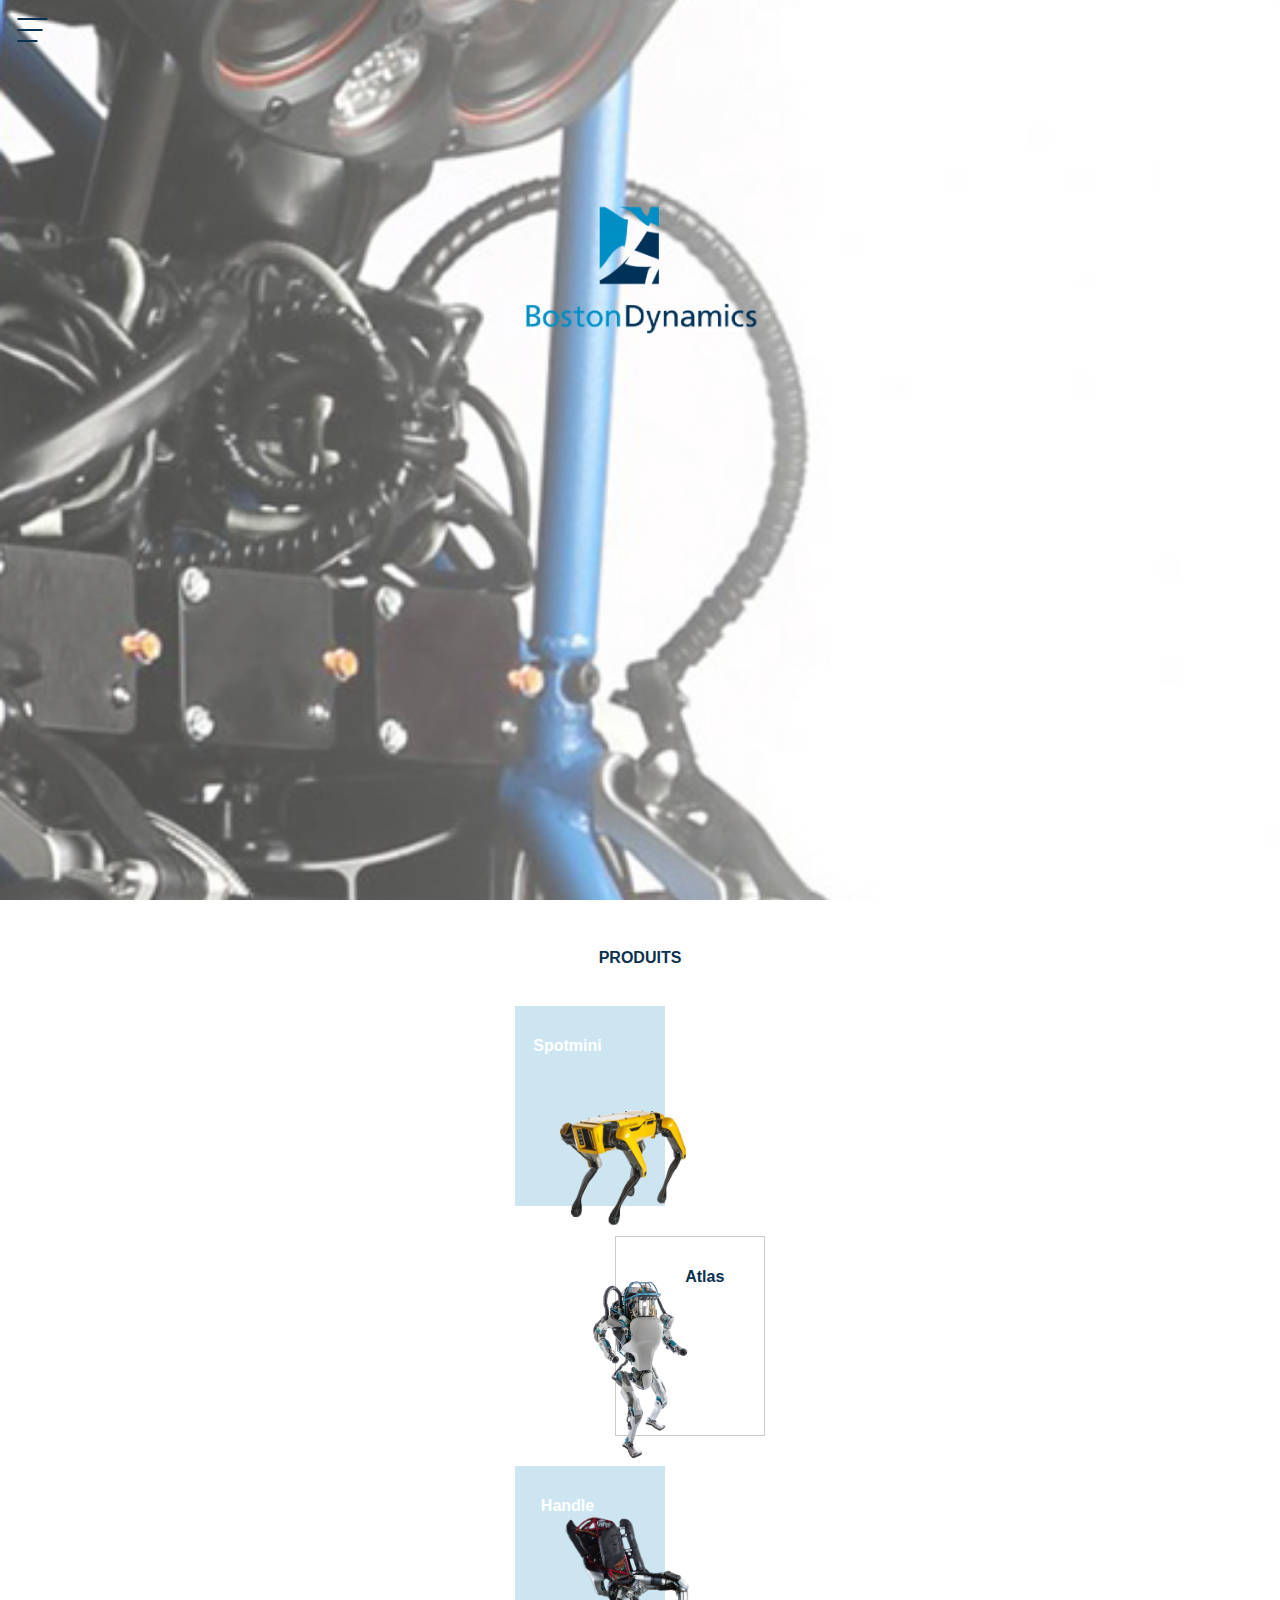
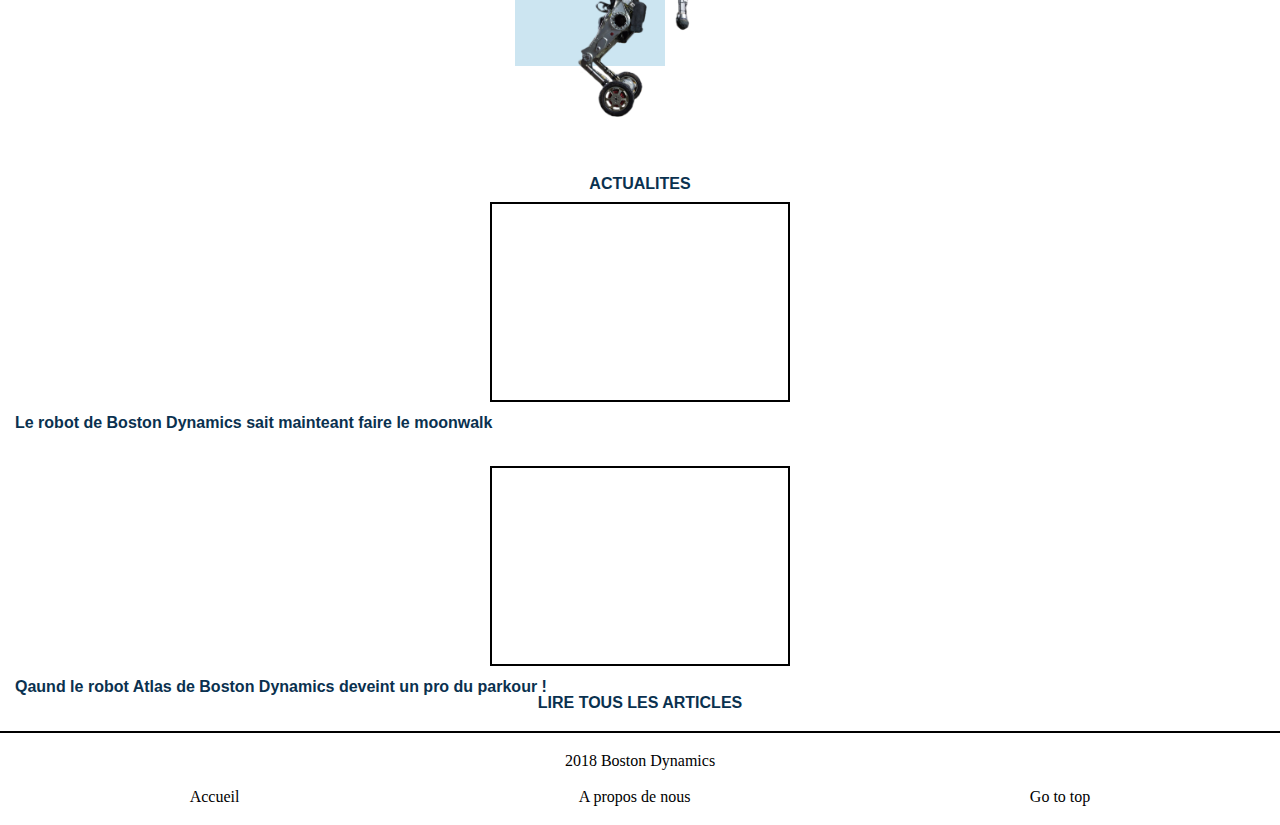
==== index.html @ 9fb7404b "homepage mobile" ====
<!DOCTYPE html>

<html>


  <!-- header -->
  <head>

    <!-- Titre de la page -->
    <title>Boston Dynamics</title>
    <!-- Remplir la description de la meta -->
    <meta name="description" content="Présentation">
    <meta name="viewport" content="width=device-width, initial-scale=1.0">
    <!-- Importation du CSS -->
    <link rel="stylesheet" href ="css\reset.css" charset=UTF-8 media="all" />
    <link rel="stylesheet" href ="css/style.css" charset=UTF-8 media="all" />
    <link rel="icon" href="../images/favicon.png">

  </head>

  <!-- Corps du site -->
  <body>

    <!-- Contenu de la page -->
    <main>


      <!--Première image arrivée site -->
      <section class="section_home">
        <div class="image_home"></div>
      </section>

      <!-- Menu du site -->
      <nav>
        <ul class="menu menu_disposition">
          <div class="toggle">
          	<i class="burger"></i>
          </div>
          <li><a class ="menu_composant" href="">Acceuil</a></li>
          <li><a class ="menu_composant" href="">Produits</a></li>
          <li><a class ="menu_composant" href="">Articles</a></li>
          <li><a class ="menu_composant" href="">A propos</a></li>
          <li><a class ="menu_composant" href="">Contact</a></li>
        <ul>
      </nav>

      <!-- Section produits -->
      <section class="section_produits">
        <div class="text_section_produits">
          <p>
            PRODUITS
          </p>
        </div>
		<div class="produits">
          <div class="img image_section_produits_spotmini"><span class="txt1">Spotmini</span></div>
          <div class="img image_section_produits_atlas"><span class="txt2">Atlas</span></div>
          <div class="img image_section_produits_handle"><span class="txt3">Handle</span></div>
		</div>

        <!-- <a class="text_produits_voir" href="">VOIR TOUS LES PRODUITS</a> -->
      </section>

      <!-- Section actualité -->
      <section class="section_actualites">
        <div class="text_section_actualites">
          <p>
            ACTUALITES
          </p>
        </div>

        <div class="img image_section_actualites_articles_spotmini"></div>
        <div class="image_section_actualites_articles_spotmini_text">
          <p>
            Le robot de Boston Dynamics sait mainteant faire le moonwalk</s>
          </p>
        </div>

        <div class="img image_section_actualites_articles_atlas"></div>
        <div class="image_section_actualites_atlas_text">
          <p>
            Qaund le robot Atlas de Boston Dynamics deveint un pro du parkour !
          </p>
        </div>

        <div class="text_articles_voir">
          <p>
            LIRE TOUS LES ARTICLES
          </p>
        </div>
      </section>
    </main>

      <!-- fin de page -->
      <footer>
      	<p class="copyright"> 2018 Boston Dynamics</p>
      	<div class="footer-flex">
	        <div class="footer_accueil">
	          <p>
	            Accueil
	          </p>
	        </div>
	        <div class="footer_apropos">
	          <p>
	            A propos de nous
	          </p>
	        </div>
	        <div class="footer_gototop">
	          <p>
	            Go to top
	          </p>
	        </div>
      	</div>
      </footer>
  </body>
</html>
---- css/style.css ----
/*
* Created by Helium Team
* Date: 12/11/2018
*/

* {
  box-sizing: border-box;
  list-style: none;
  text-decoration: none;
  color: #000;
  font-family: sans-serif;
}

/* Configaration mobile */

  /* Arrivée page */

.section_home {
  position: relative;
  grid-area: image_boston_arrivee;
  height: 100vh;
  background-image: url(../images/RobotHome.jpg);
  background-repeat: no-repeat;
  background-position: center;
  background-size: cover;
}
.section_home:before{
  content: '';
  position: absolute;
  width: 100%;
  height: 100%;
  background-color: rgba(255, 255, 255, .3);
}
.image_home{
  position: absolute;
  transform: translate(-50%, -50%);
  top: 30%;
  left: 50%;
  width: 100%;
  height: 180px;
  background-image: url(../images/LogoBoston.png);
  background-repeat: no-repeat;
  background-position: center;
  background-size: 250px;
}
.menu {
  position: fixed;
  grid-area: header;
  height: 60px;
  width: 100%;
  z-index: 6;
  top: 0;
}
.toggle{
  margin: 12.5px 0 0 12.5px;
  position: relative;
  height: 35px;
  width: 35px;
  border-radius: 5px;
  /*border: 2px solid #fff;*/
}
.toggle i{
  width: 25px;
  left: 50%;
}
.toggle i,
.toggle i:before,
.toggle i:after {
  content: '';
  position: absolute;
  transform: translate(-50%, -50%);
  top: 50%;
  height: 2px;
  background-color: #0A314F;
  left:
}
.toggle i:before {
  top: 600%;
  width: 20px;
  left: 40%;
  }
.toggle i:after{
  top: -500%;
  width: 30px;
  left: 60%;
}
.menu a {
  display: none;
}

/* PRODUITS */
.section_produits{
  margin: 50px 0;
  text-align: center;
}
.text_section_produits{
  text-align: center;
}
.text_section_produits p{
  color: #0A314F;
  font-weight: bold;
}
.produits{
  display: grid;
  margin: 20px 0 100px 0;
  width: 100%;
}
.produits .img{
  position: relative;
  width: 150px;
  text-align: left;
  height: 200px;
}
.section_produits .img .txt1,
.section_produits .img .txt3 {
  position: absolute;
  transform: translate(-50%, -50%);
  left: 35%;
  top: 20%;
  color: #fff;
  font-weight: bold;
}
.section_produits .img .txt2{
  position: absolute;
  transform: translate(-50%, -50%);
  left: 60%;
  color: #0A314F;
  font-weight: bold;
  top: 20%;
}
.image_section_produits_spotmini {
  grid-area: image_spotmini;
  grid-row: 1;
  margin-left: -100px;
  margin-top: 20px;
  margin-bottom: 10px;
  background-color: rgba(0, 124, 187, .2);
}
.image_section_produits_spotmini:before {
  content: '';
  position: absolute;
  transform: translate(-50%, -50%);
  top: 80%;
  left: 70%;
  background-image: url(../images/Pr1Spotmini.png);
  background-repeat: no-repeat;
  background-position: center;
  background-size: cover;
  width: 200px;
  height: 125px;
}
.image_section_produits_atlas {
  grid-area: image_atlas;
  grid-row: 2;
  margin-right: -1000px;
  margin-top: 20px;
  border: 1.5px solid rgba(0,0,0, .2);
  margin-bottom: 10px;
}
.image_section_produits_atlas:before {
  content: '';
  position: absolute;
  transform: translate(-50%, -50%);
  top: 65%;
  left: 20%;
  background-image: url(../images/Pr2Atlas.png);
  background-repeat: no-repeat;
  background-position: center;
  background-size: cover;
  width: 120px;
  height: 200px;
}
.image_section_produits_handle {
  grid-area: image_handle;
  grid-row: 3;
  margin-left: -100px;
  margin-top: 20px;
  margin-bottom: 10px;
  background-color: rgba(0, 124, 187, .2);
}
.image_section_produits_handle:before {
  content: '';
  position: absolute;
  transform: translate(-50%, -50%);
  top: 75%;
  left: 75%;
  background-image: url(../images/Pr3Handle.png);
  background-repeat: no-repeat;
  background-position: center;
  background-size: cover;
  width: 200px;
  height: 250px;
}
.text_produits_voir {
  grid-area: produit_voir;
  border-radius: 30px;
  padding: 10px 15px;
  border: 2px solid #000;
  width: 100%;
}

/* ACTUALITE */
.section_actualites{
  text-align: center;
}
.section_actualites p{
  color: #0A314F;
  font-weight: bold;
}
.section_actualites .img{
  display: inline-block;
  margin: 10px;
  width: 300px;
  height: 200px;
  border: 2px solid #000;
}
.text_section_actualites{
  grid-area: actualité;
  text-align: center;
}
.image_section_actualites_articles_spotmini {
  grid-area: image_article_spotmini;
}
.image_section_actualites_articles_spotmini_text {
  grid-area: image_article_spotmini_title;
  margin-bottom: 25px;
  text-align: left;
  padding: 0 15px;
}
.image_section_actualites_articles_atlas {
  grid-area: image_article_atlas;
}
.image_section_actualites_atlas_text {
  grid-area: image_article_atlas_title;
  text-align: left;
  padding: 0 15px;
}
.text_articles_voir {
  grid-area: text_lire;
}
footer {
  margin-top: 20px;
  padding: 20px;
  border-top: 2px solid #000;
}
.copyright{
  text-align: center;
}
.footer-flex{
  margin-top: 20px;
  display: flex;
  justify-content: space-around;
}
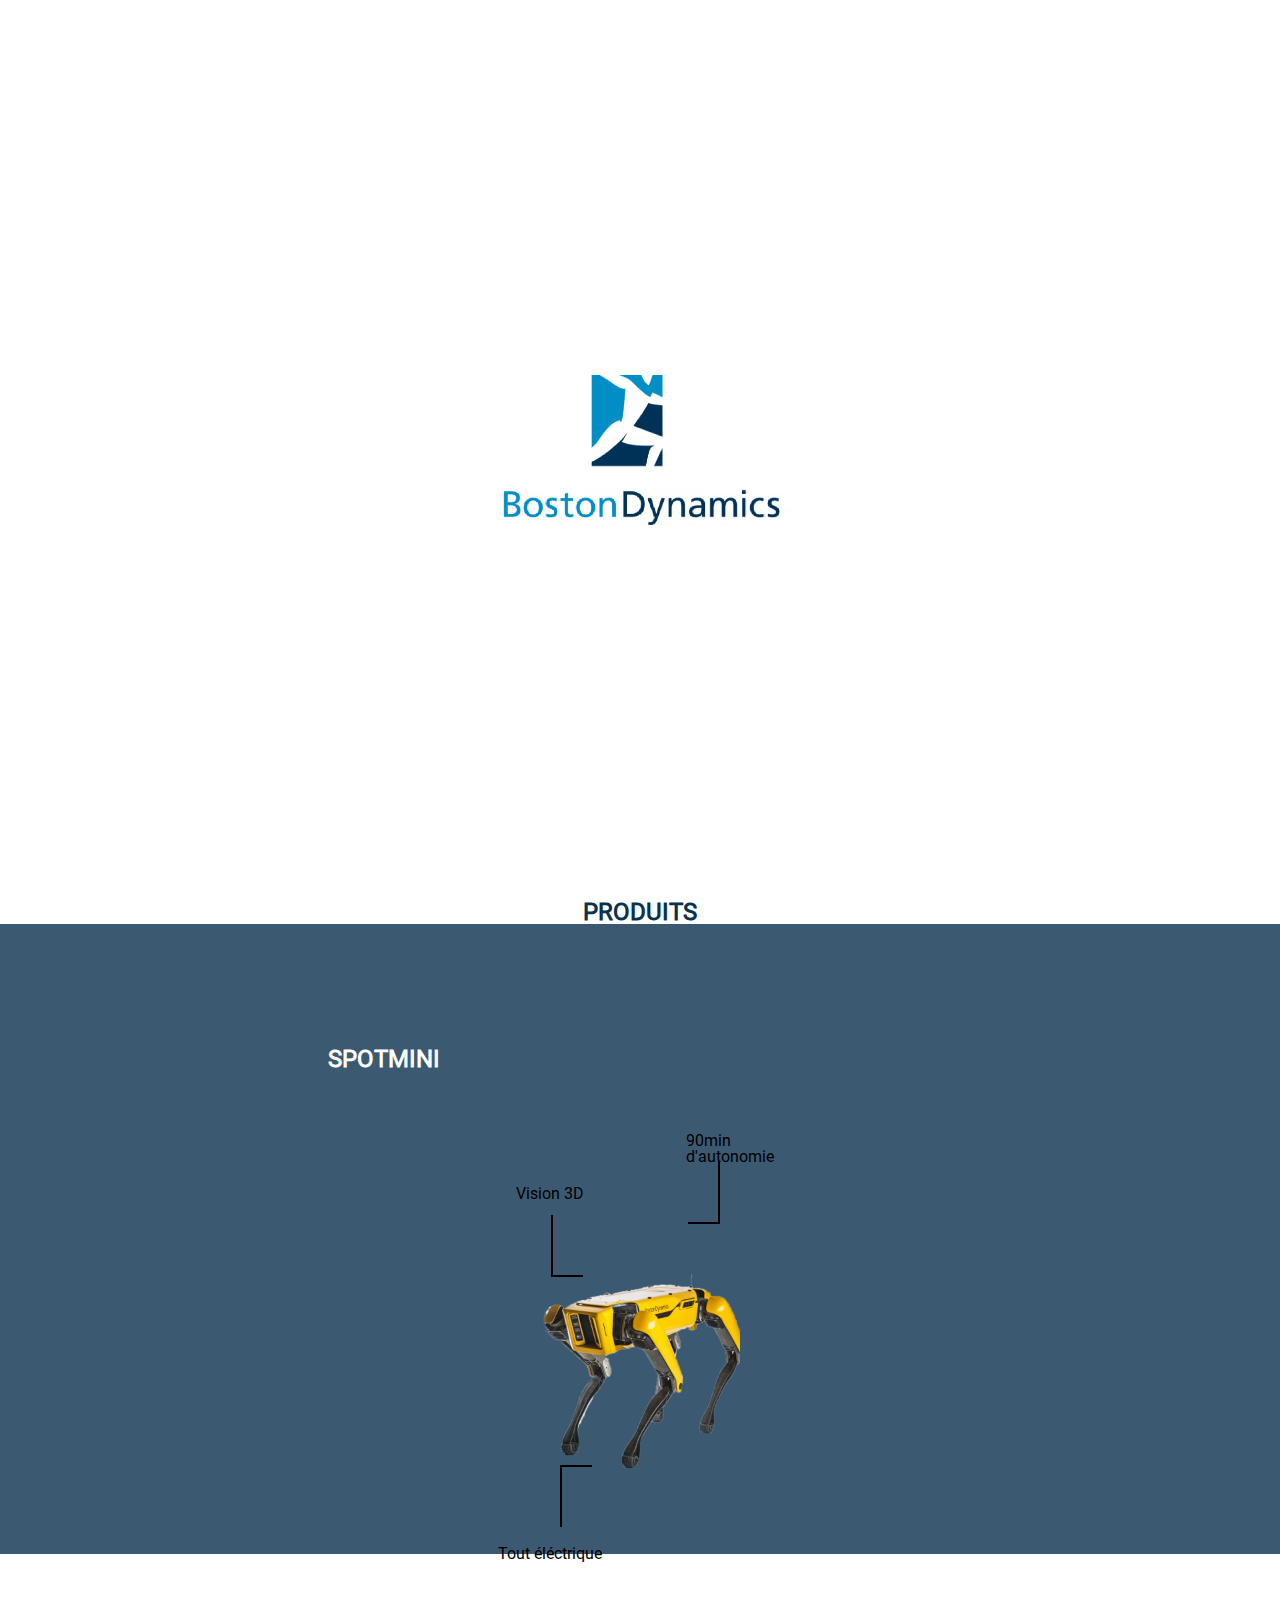
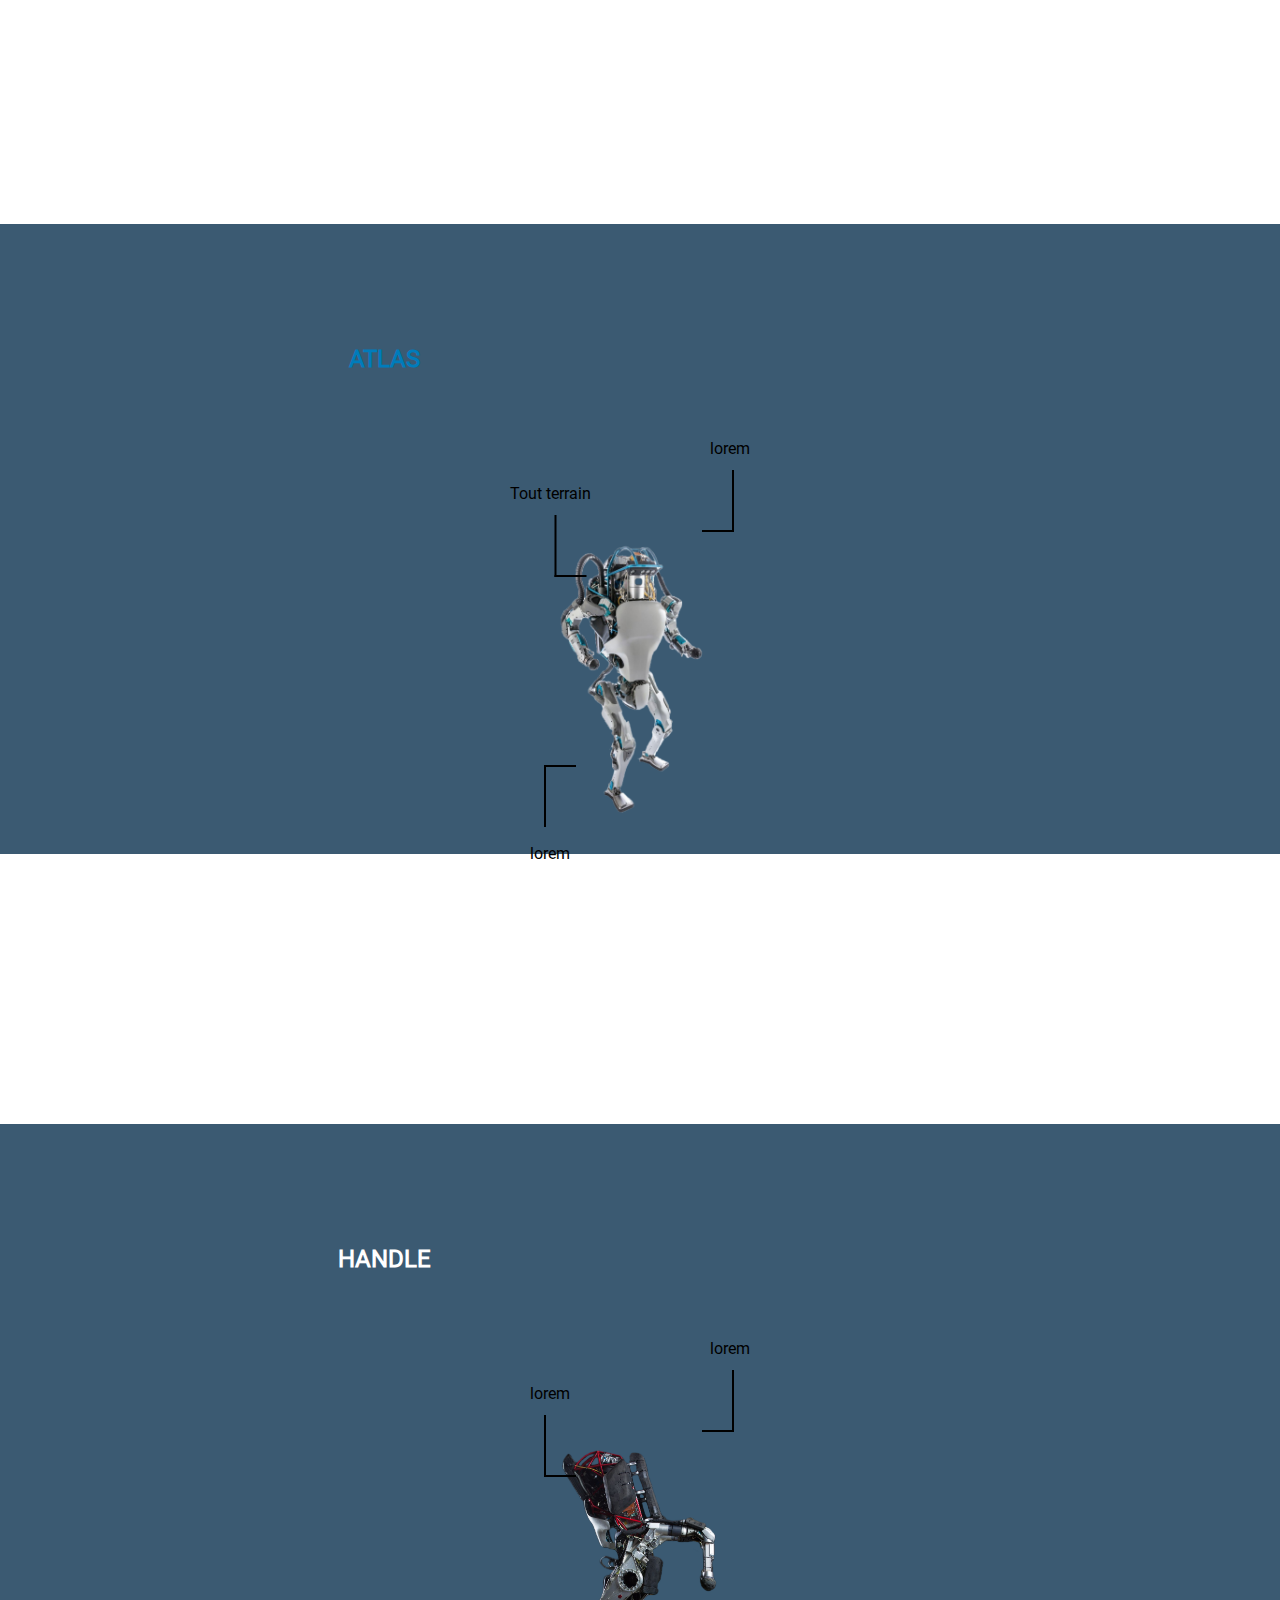
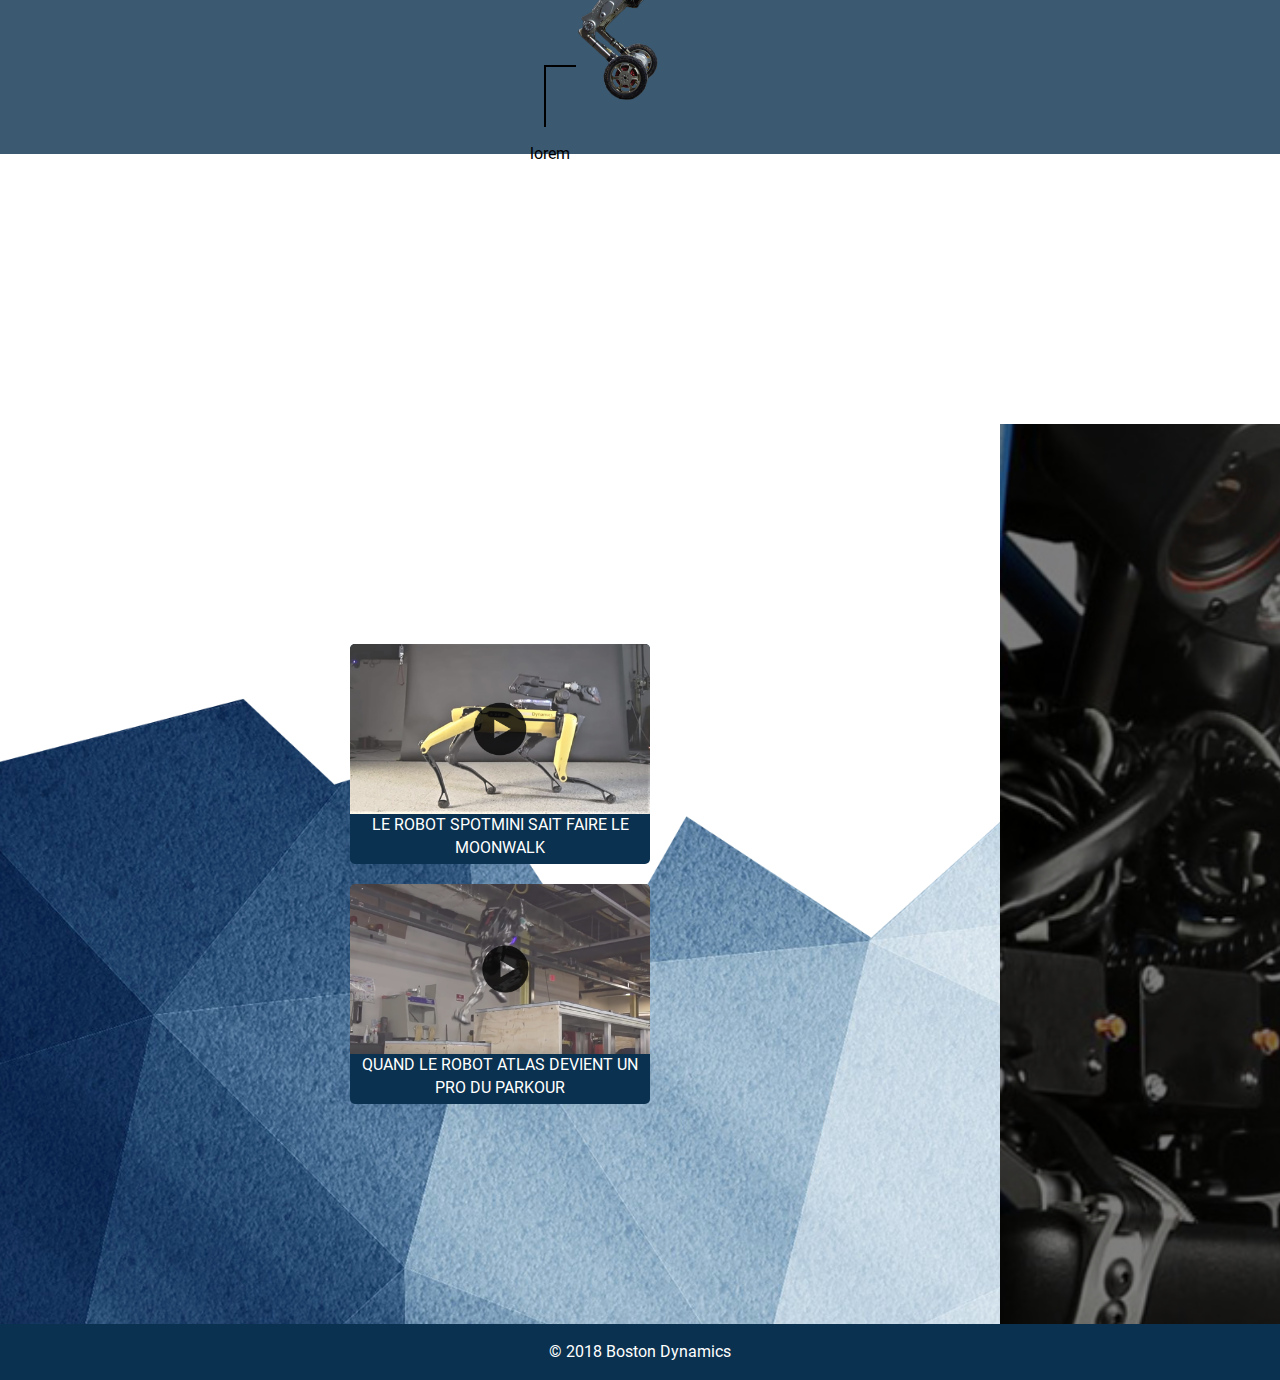
==== commit 6f1583e0: "maj toutes pages" ====
--- a/index.html
+++ b/index.html
@@ -1,115 +1,122 @@
 <!DOCTYPE html>
+<html lang="fr">
+<head>
+	<meta charset="UTF-8">
+	<meta name="viewport" content="width=device-width, initial-scale=1.0">
+	<link rel="stylesheet" href ="css\reset.css">
+	<link rel="stylesheet" href ="css\style.css">
+	<link rel="icon" href="../images/favicon.png">
+	<title>Boston Dynamics</title>
+</head>
+<body>
 
-<html>
+	<!--  HEADER -->
+	<header class="header">
+		<div class="centered">
+			<div class="toggle"><i></i></div>
+			<ul>
+				<li><a href=""></a></li>
+				<li><a href=""></a></li>
+				<li><a href=""></a></li>
+				<li><a href=""></a></li>
+				<li><a href=""></a></li>
+			</ul>
+		</div>
+	</header>
+
+	<!--  BANNER -->
+	<div class="banner"></div>
+
+	<main>
+			<!-- PRODUCT -->
+			<section class="products">
+
+				<h1>Produits</h1>
+
+				<div class="produits-list">
+
+					<div class="product">
+						<h1>Spotmini</h1>
+						<a href="pages/spotmini.html" class="product-img"></a>
+						<div class="product-skill">
+							<p>90min d'autonomie</p>
+							<p>Vision 3D</p>
+							<p>Tout éléctrique</p>
+						</div>
+					</div>
+
+					<div class="product">
+						<h1>Atlas</h1>
+						<a href="pages/spotmini.html" class="product-img"></a>
+						<div class="product-skill">
+							<p>lorem</p>
+							<p>Tout terrain</p>
+							<p>lorem</p>
+						</div>
+					</div>
+
+					<div class="product">
+						<h1>Handle</h1>
+						<a href="pages/spotmini.html" class="product-img"></a>
+						<div class="product-skill">
+							<p>lorem</p>
+							<p>lorem</p>
+							<p>lorem</p>
+						</div>
+					</div>
+
+				</div>
+			</section>
 
 
-  <!-- header -->
-  <head>
+			<section class="content">
 
-    <!-- Titre de la page -->
-    <title>Boston Dynamics</title>
-    <!-- Remplir la description de la meta -->
-    <meta name="description" content="Présentation">
-    <meta name="viewport" content="width=device-width, initial-scale=1.0">
-    <!-- Importation du CSS -->
-    <link rel="stylesheet" href ="css\reset.css" charset=UTF-8 media="all" />
-    <link rel="stylesheet" href ="css/style.css" charset=UTF-8 media="all" />
-    <link rel="icon" href="../images/favicon.png">
+				<!-- ARTICLES -->
+				<div class="articles">
 
-  </head>
+					<div class="centered">
 
-  <!-- Corps du site -->
-  <body>
+						<div class="articles-list">
 
-    <!-- Contenu de la page -->
-    <main>
+							<a href="pages/article-1.html" class="article">
+								<div class="article-img"></div>
+								<h1>LE ROBOT SPOTMINI SAIT FAIRE LE MOONWALK</h1>
+							</a>
 
+							<a href="pages/article-2.html" class="article">
+								<div class="article-img"></div>
+								<h1>QUAND LE ROBOT ATLAS DEVIENT UN PRO DU PARKOUR</h1>
+							</a>
 
-      <!--Première image arrivée site -->
-      <section class="section_home">
-        <div class="image_home"></div>
-      </section>
+						</div>
 
-      <!-- Menu du site -->
-      <nav>
-        <ul class="menu menu_disposition">
-          <div class="toggle">
-          	<i class="burger"></i>
-          </div>
-          <li><a class ="menu_composant" href="">Acceuil</a></li>
-          <li><a class ="menu_composant" href="">Produits</a></li>
-          <li><a class ="menu_composant" href="">Articles</a></li>
-          <li><a class ="menu_composant" href="">A propos</a></li>
-          <li><a class ="menu_composant" href="">Contact</a></li>
-        <ul>
-      </nav>
+					</div>
 
-      <!-- Section produits -->
-      <section class="section_produits">
-        <div class="text_section_produits">
-          <p>
-            PRODUITS
-          </p>
-        </div>
-		<div class="produits">
-          <div class="img image_section_produits_spotmini"><span class="txt1">Spotmini</span></div>
-          <div class="img image_section_produits_atlas"><span class="txt2">Atlas</span></div>
-          <div class="img image_section_produits_handle"><span class="txt3">Handle</span></div>
+				</div>
+
+				<!-- STORY -->
+				<div class="story">
+
+					<div class="centered">
+
+						<p>Boston Dynamics est une entreprise américaine, située à Waltham dans le Massachusetts, spécialisée dans la robotique, L'entreprise a commencé comme un spin-off (création d’une entreprise à partir d’une autre) de l’institut de technologie du Massaschusetts (MIT) où Marc Raibert, l'actuel président, et ses collègues commencèrent à développer des robots qui se déplacent et manœuvrent comme des animaux. Leurs travaux déclenchèrent la création de Boston Dynamics en 1992.</p>
+
+					</div>
+
+				</div>
+
+			</section>
+
+	</main>
+
+	<footer class="footer">
+
+		<div class="centered">
+
+			<p>© 2018 Boston Dynamics</p>
+
 		</div>
 
-        <!-- <a class="text_produits_voir" href="">VOIR TOUS LES PRODUITS</a> -->
-      </section>
-
-      <!-- Section actualité -->
-      <section class="section_actualites">
-        <div class="text_section_actualites">
-          <p>
-            ACTUALITES
-          </p>
-        </div>
-
-        <div class="img image_section_actualites_articles_spotmini"></div>
-        <div class="image_section_actualites_articles_spotmini_text">
-          <p>
-            Le robot de Boston Dynamics sait mainteant faire le moonwalk</s>
-          </p>
-        </div>
-
-        <div class="img image_section_actualites_articles_atlas"></div>
-        <div class="image_section_actualites_atlas_text">
-          <p>
-            Qaund le robot Atlas de Boston Dynamics deveint un pro du parkour !
-          </p>
-        </div>
-
-        <div class="text_articles_voir">
-          <p>
-            LIRE TOUS LES ARTICLES
-          </p>
-        </div>
-      </section>
-    </main>
-
-      <!-- fin de page -->
-      <footer>
-      	<p class="copyright"> 2018 Boston Dynamics</p>
-      	<div class="footer-flex">
-	        <div class="footer_accueil">
-	          <p>
-	            Accueil
-	          </p>
-	        </div>
-	        <div class="footer_apropos">
-	          <p>
-	            A propos de nous
-	          </p>
-	        </div>
-	        <div class="footer_gototop">
-	          <p>
-	            Go to top
-	          </p>
-	        </div>
-      	</div>
-      </footer>
-  </body>
+	</footer>
+</body>
 </html>
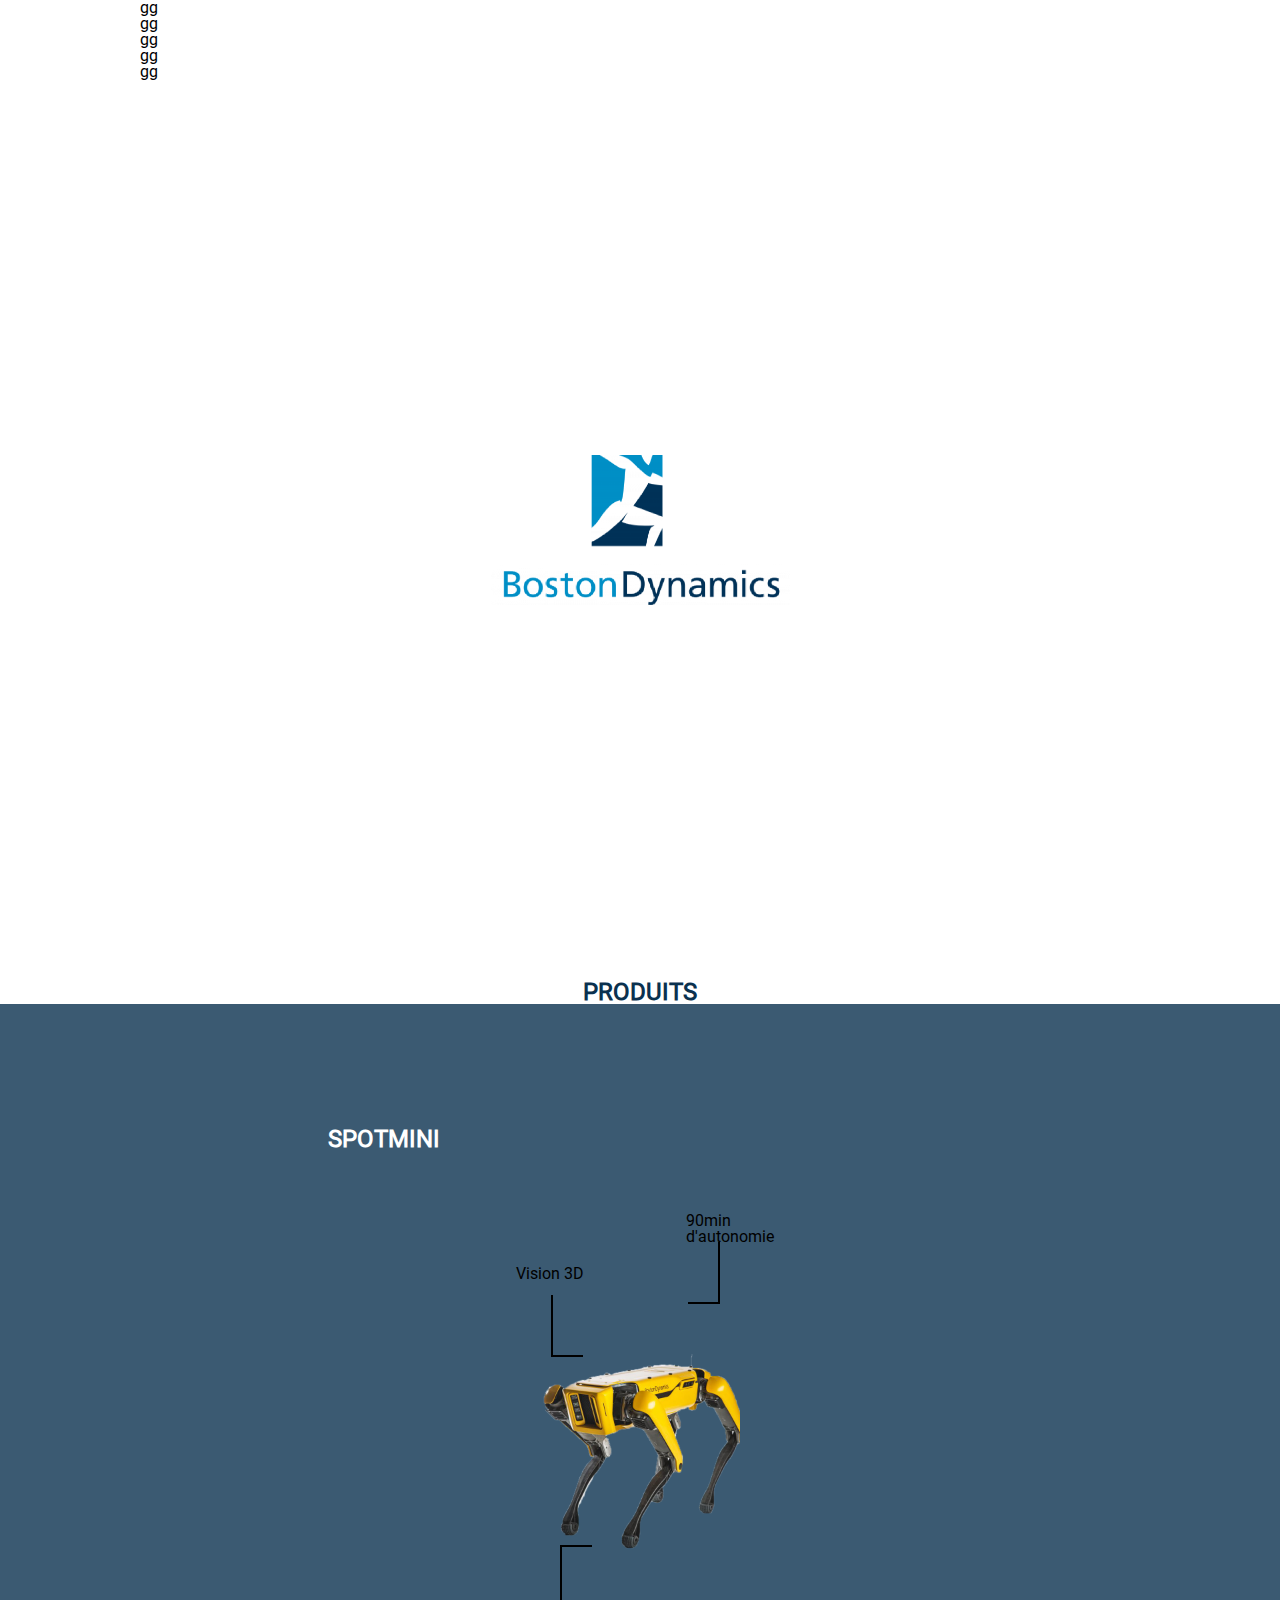
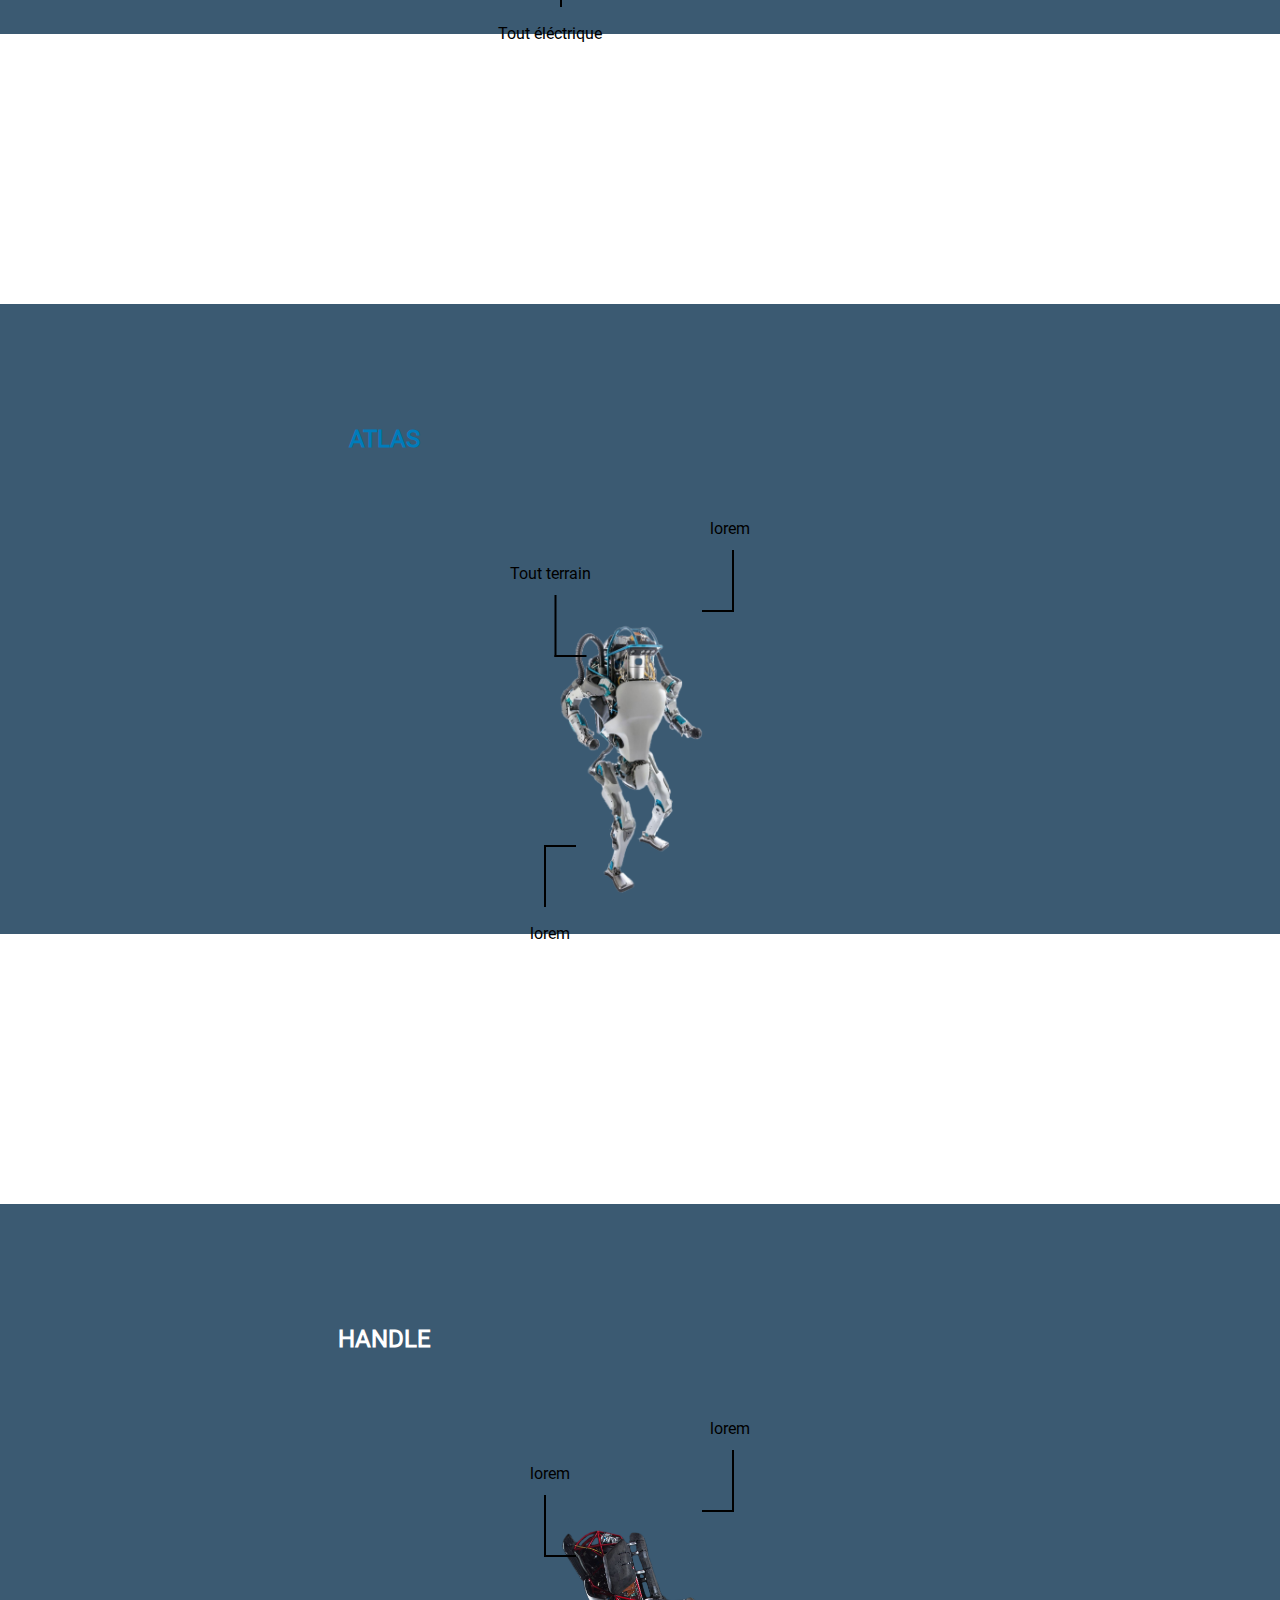
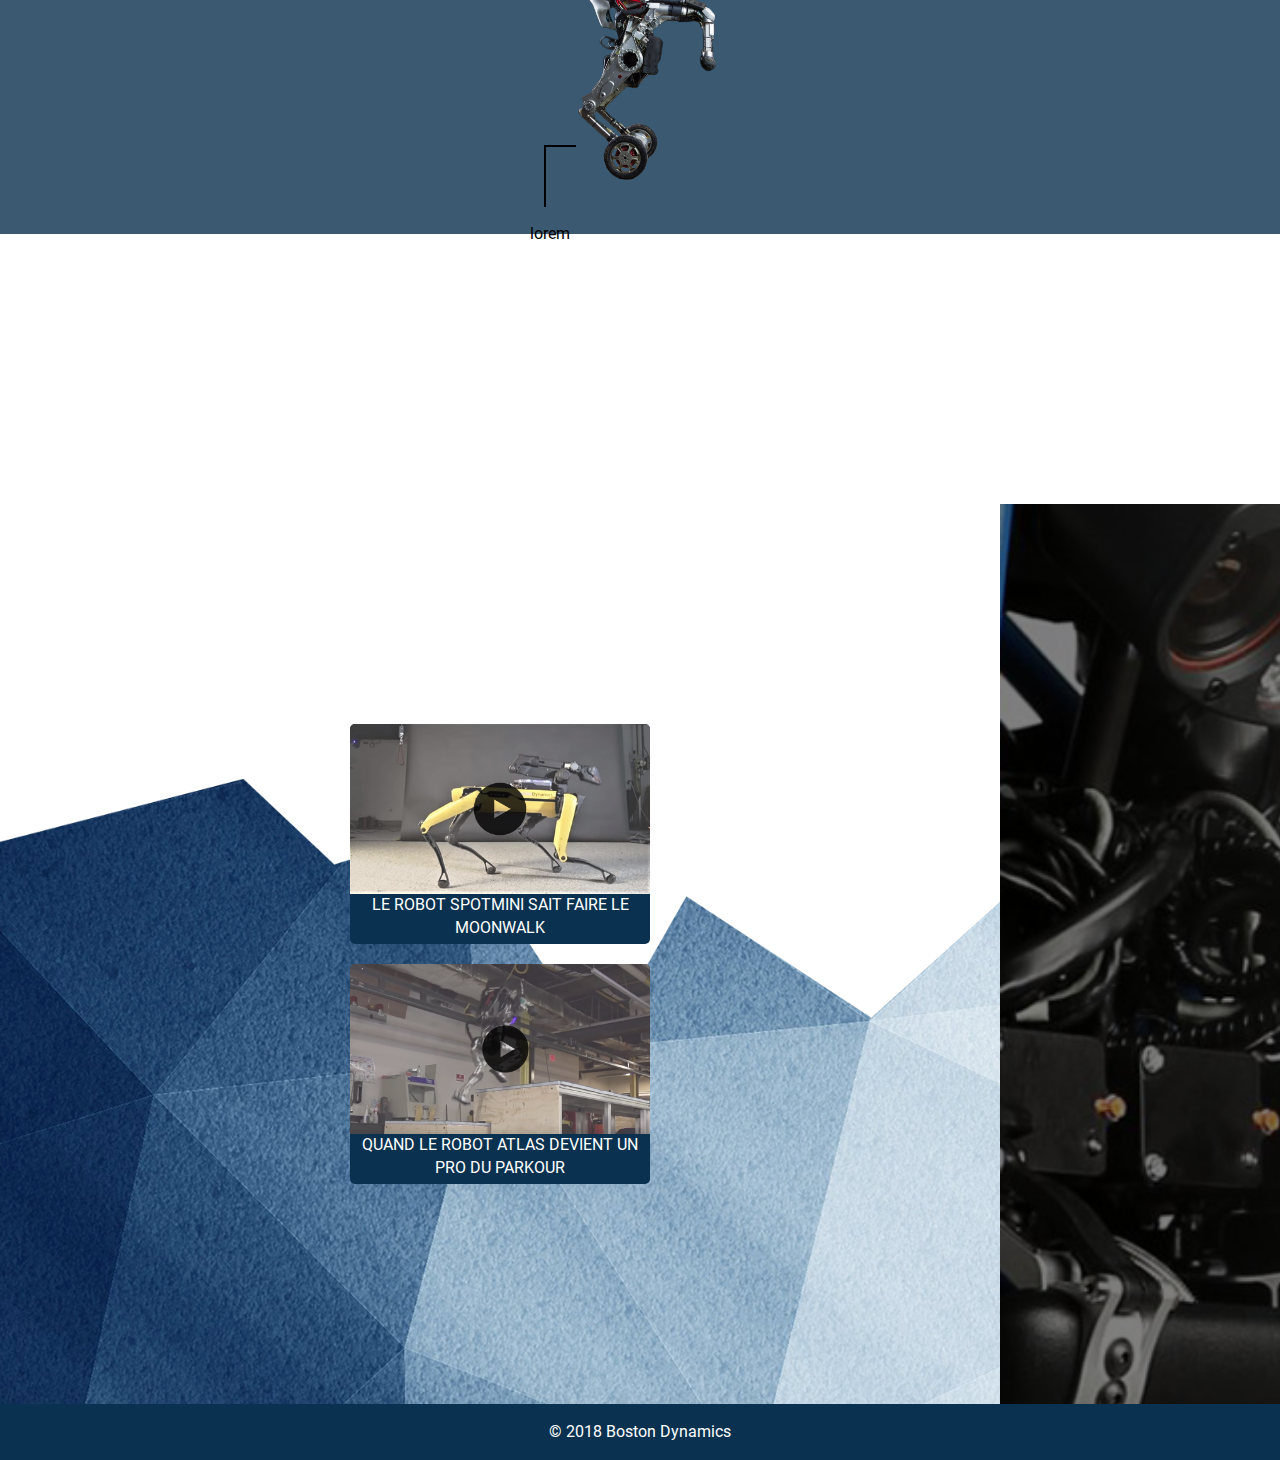
==== commit f6ad13e0: "maj lien" ====
--- a/index.html
+++ b/index.html
@@ -3,9 +3,9 @@
 <head>
 	<meta charset="UTF-8">
 	<meta name="viewport" content="width=device-width, initial-scale=1.0">
-	<link rel="stylesheet" href ="css\reset.css">
-	<link rel="stylesheet" href ="css\style.css">
-	<link rel="icon" href="../images/favicon.png">
+	<link rel="stylesheet" href ="css/reset.css">
+	<link rel="stylesheet" href ="css/style.css">
+	<link rel="icon" href="images/favicon.png">
 	<title>Boston Dynamics</title>
 </head>
 <body>
@@ -15,11 +15,11 @@
 		<div class="centered">
 			<div class="toggle"><i></i></div>
 			<ul>
-				<li><a href=""></a></li>
-				<li><a href=""></a></li>
-				<li><a href=""></a></li>
-				<li><a href=""></a></li>
-				<li><a href=""></a></li>
+				<li><a href="">gg</a></li>
+				<li><a href="">gg</a></li>
+				<li><a href="">gg</a></li>
+				<li><a href="">gg</a></li>
+				<li><a href="">gg</a></li>
 			</ul>
 		</div>
 	</header>
--- a/css/style.css
+++ b/css/style.css
@@ -0,0 +1,804 @@
+/*
+* Created by Helium Team
+* Date: 12/11/2018
+*/
+html, body {
+	font-family: "Roboto", sans-serif;
+}
+* {
+	box-sizing: border-box;
+	list-style: none;
+	text-decoration: none;
+	color: #000;
+}
+@font-face {
+	font-family: "Roboto";
+	src: url("../font/Roboto-Regular.ttf"),
+	url("../font/Roboto-Bold.ttf");
+}
+.center {
+	width: 800px;
+	max-width: 95%;
+	margin: auto;
+}
+.centered {
+	width: 1000px;
+	max-width: 95%;
+	margin: auto;
+}
+
+/* MAIN */
+main {
+	position: relative;
+}
+/*  HEADER *
+.header {
+	position: absolute;
+	top: 0;
+	height: 60px;
+	width: 100%;
+	z-index: 6;
+}
+.toggle {
+	margin: 12.5px 0 0 12.5px;
+	position: relative;
+	height: 35px;
+	width: 35px;
+	border-radius: 5px;
+}
+.toggle i {
+	width: 25px;
+	left: 50%;
+}
+.toggle i,
+.toggle i:before,
+.toggle i:after  {
+	content: '';
+	position: absolute;
+	transform: translate(-50%, -50%);
+	top: 50%;
+	height: 2px;
+	background-color: #0A314F;
+	left:
+}
+.toggle i:before  {
+	top: 600%;
+	width: 20px;
+	left: 40%;
+}
+.toggle i:after {
+	top: -500%;
+	width: 30px;
+	left: 60%;
+}
+/*
+BANNER
+*/
+
+.banner {
+	position: relative;
+	width: 100%;
+	height: 100vh;
+	background-image: url(../images/RobotHome.jpg);
+	background-position: center;
+	background-repeat: no-repeat;
+	background-size: cover;
+}
+.banner:before {
+	content: '';
+	position: absolute;
+	width: 100%;
+	height: 100%;
+	background-color: rgba(255, 255, 255, .3);
+}
+.banner:after {
+	content: '';
+	position: absolute;
+	transform: translate(-50%, -50%);
+	top: 50%;
+	left: 50%;
+	width: 300px;
+	height: 150px;
+	background-image: url(../images/LogoBoston.png);
+	background-position: center;
+	background-repeat: no-repeat;
+	background-size: cover;
+}
+
+/* PRODUCTS */
+.products {
+	position: relative;
+}
+.products h1 {
+	color: #0A314F;
+	font-weight: bold;
+	text-transform: uppercase;
+	font-size: 24px;
+	text-align: center;
+}
+/**/
+.product-list {
+	position: relative;
+	display: flex;
+	flex-flow: wrap;
+}
+.product {
+	position: relative;
+	height: 100vh;
+	width: 100%;
+	z-index: -1;
+}
+.product:before,
+.product:nth-child(2):before {
+	content: '';
+	position: absolute;
+	transform: translate(-50%, -50%);
+	top: 35%;
+	left: 50%;
+	width: 100%;
+	height: 70%;
+	background-color: rgba(10,49,79, 0.8);
+}
+.product:nth-child(2):before{
+}
+.product h1{
+	position: absolute;
+	transform: translate(-50%, -50%);
+	top: 15%;
+	left: 30%;
+	color: #fff;
+}
+.product:nth-child(even) h1{
+	color: #007CBB
+}
+.product .product-img,
+.product:nth-child(2) .product-img
+.produit:nth-child(3) .product-img{
+	position: absolute;
+	transform: translate(-50%, -50%);
+	left: 50%;
+	top: 50%;
+	width: 200px;
+	height: 200px;
+	background-image: url(../images/spotmini.png);
+	background-position: center;
+	background-repeat: no-repeat;
+	background-size: cover;
+}
+.product:nth-child(2) .product-img{
+	height: 300px;
+	background-image: url(../images/atlas.png);
+}
+.product:nth-child(3) .product-img{
+	height: 300px;
+	width: 250px;
+	background-image: url(../images/handle.png);
+}
+.product-skill{
+	position: relative;
+	height: 100vh;
+	margin: auto;
+	width: 300px;
+	/*background-color: yellow*/
+}
+.product-skill p,
+.product-skill p:nth-child(2),
+.product-skill p:nth-child(3){
+	position: absolute;
+	transform: translate(-50%, -50%);
+	top: 25%;
+	left: 80%;
+	color: #000;
+}
+.product-skill p:nth-child(2){
+	top: 30%;
+	left: 20%;
+}
+.product-skill p:nth-child(3){
+	top: 70%;
+	left: 20%;
+}
+.product-skill p:before,
+.product-skill p:nth-child(2):before,
+.product-skill p:nth-child(3):before{
+	content: '';
+	position: absolute;
+	transform: translate(-50%, -50%);
+	top: 60px;
+	left: 20%;
+	height: 60px;
+	width: 30px;
+	border-top: none;
+	border-right: 2px solid #000;
+	border-bottom: 2px solid #000;
+	border-left: none;
+
+}
+.product-skill p:nth-child(2):before{
+	top: 20;
+	left: 75%;
+	border-top: none;
+	border-right: none;
+	border-bottom: 2px solid #000;
+	border-left: 2px solid #000;
+}
+.product-skill p:nth-child(3):before{
+	top: -50px;
+	left: 75%;
+	border-top: 2px solid #000;
+	border-right: none;
+	border-bottom: none;
+	border-left: 2px solid #000;
+}
+
+.content{
+	position: relative;
+	display: flex;
+	flex-flow: wrap;
+	max-width: 95%;
+}
+
+/* ARTICLES */
+.articles{
+	position: relative;
+	height: 100vh;
+	width: 105.2%;
+}
+.articles:before{
+	content: '';
+	position: absolute;
+	height: 70vh;
+	width: 100%;
+	bottom: 0;
+	background-image: url(../images/article.png);
+	background-position: center;
+	background-repeat: no-repeat;
+	background-size: cover;
+	z-index: -1;
+}
+.articles-list{
+	position: absolute;
+	transform: translate(-50%, -50%);
+	top: 50%;
+	left: 50%;
+	display: flex;
+	justify-content: center;
+	flex-flow: wrap;
+}
+.article{
+	margin: 10px;
+	width: 300px;
+	height: 220px;
+	border-radius: 5px;
+	background-color: #0A314F;
+}
+.article .article-img,
+.article:nth-child(2) .article-img{
+	height: 170px;
+	width: 100%;
+	background-image: url(../images/article-1.jpg);
+	background-position: center;
+	background-repeat: no-repeat;
+	background-size: cover;
+	border-radius: 5px 5px 0 0;
+}
+.article:nth-child(2) .article-img{
+	background-image: url(../images/article-2.jpg);
+}
+.article h1{
+	color: #fff;
+	text-align: center;
+	line-height: 22.5px;
+	font-weight: lighter;
+}
+
+/* */
+.story{
+	position: relative;
+	height: 100vh;
+	width: 105.2%;
+	background-image: url(../images/story.jpg);
+	background-position: center;
+	background-repeat: no-repeat;
+	background-size: cover;
+	z-index: -1;
+}
+.story:before{
+	content: '';
+	position: absolute;
+	width: 100%;
+	height: 100%;
+	background-color: rgba(0,0,0, .5);
+	z-index: -1;
+}
+.story p{
+	position: absolute;
+	transform: translate(-50%, -50%);
+	top: 50%;
+	left: 50%;
+	width: 300px;
+	padding: 50px 20px;
+	line-height: 25px;
+	text-align: center;
+	color: #fff;
+}
+.footer{
+	padding: 20px;
+	background-color: #0A314F;
+}
+.footer p{
+	color: #fff;
+	text-align: center;
+}
+
+
+/* product PAGE */
+/* HEADER*/
+.product-header {
+	position: relative;
+	height: 60px;
+}
+.product-header .logo {
+	float: right;
+	height: 60px;
+	width: 200px;
+	background-image: url(../images/logo.png);
+	background-position: center;
+	background-repeat: no-repeat;
+	background-size: cover;
+}
+/* MAIN */
+.product-main {
+	position: relative;
+	margin: 20px 0 40px 0;
+}
+.product-main h1 {
+	font-size: 32px;
+	color: #0A314F;
+	font-weight: bold;
+}
+.product-container {
+	display: flex;
+	flex-flow: wrap;
+	align-items: center;
+	justify-content: space-around;
+	margin-top: 20px;
+}
+.spotmini-img {
+	width: 170px;
+	height: 125px;
+	background-image: url(../images/spotmini.png);
+	background-position: center;
+	background-repeat: no-repeat;
+	background-size: cover;
+}
+.atlas-img {
+	width: 150px;
+	height: 200px;
+	background-image: url(../images/atlas.png);
+	background-position: center;
+	background-repeat: no-repeat;
+	background-size: cover;
+}
+.handle-img {
+	width: 150px;
+	height: 250px;
+	background-image: url(../images/handle.png);
+	background-position: center;
+	background-repeat: no-repeat;
+	background-size: cover;
+}
+.skill {
+	margin-right: 50px;
+	text-align: right;
+}
+.skill p {
+	position: relative;
+	margin: 30px 0px;
+	color: #007CBB;
+}
+.skill p:before {
+	content: '';
+	position: absolute;
+	transform: translate(-50%, -50%);
+	top: 50%;
+	left: 105px;
+	height: 35px;
+	width: 35px;
+	background-image: url(../images/picto1.png);
+	background-position: center;
+	background-repeat: no-repeat;
+	background-size: cover;
+}
+.skill p:nth-child(2):before {
+	background-image: url(../images/picto2.png);
+}
+.skill p:nth-child(3):before {
+	background-image: url(../images/picto3.png);
+}
+.skill p:nth-child(4):before {
+	background-image: url(../images/picto4.png);
+}
+.skill p:nth-child(5):before {
+	background-image: url(../images/picto5.png);
+}
+.skill p:nth-child(6):before {
+	background-image: url(../images/picto6.png);
+}
+/* */
+.skill-s p:after,
+.skill-a p:after,
+.skill-h p:after {
+	content: '';
+	position: absolute;
+	transform: translate(-50%, -50%);
+	top: 150%;
+	right: -150px;
+	color: rgba(0,0,0, .5);
+	font-weight: bold;
+	font-size: 12px;
+	text-align: right;
+	width: 300px;
+}
+/* */
+.skill-s p:nth-child(1):after {
+	content: '0.84m';
+}
+.skill-s p:nth-child(2):after {
+	content: '30kg';
+}
+.skill-s p:nth-child(3):after {
+	content: '14kg';
+}
+.skill-s p:nth-child(4):after {
+	content: 'Batterie';
+}
+.skill-s p:nth-child(5):after {
+	content: 'Eléctrique';
+}
+.skill-s p:nth-child(6):after {
+	content: '3D vision système';
+}
+/* */
+.skill-a p:nth-child(1):after {
+	content: '1.5m';
+}
+.skill-a p:nth-child(2):after {
+	content: '75kg';
+}
+.skill-a p:nth-child(3):after {
+	content: '11kg';
+}
+.skill-a p:nth-child(4):after {
+	content: 'Batterie';
+}
+.skill-a p:nth-child(5):after {
+	content: 'Hydraulique';
+}
+.skill-a p:nth-child(6):after {
+	content: 'LiDAR et vision stéréo';
+}
+/* */
+.skill-h p:nth-child(1):after {
+	content: '2m';
+}
+.skill-h p:nth-child(2):after {
+	content: '105kg';
+}
+.skill-h p:nth-child(3):after {
+	content: '45kg';
+}
+.skill-h p:nth-child(4):after {
+	content: 'Batterie';
+}
+.skill-h p:nth-child(5):after {
+	content: 'Hydraulique';
+}
+.skill-h p:nth-child(6):after {
+	content: 'Caméra de profondeur';
+}
+/* */
+.product-content {
+	margin: 20px 0 20px 0;
+}
+.product-content p {
+	line-height: 25px;
+	padding: 6px 0;
+}
+/*A revoir*/
+.produit-prev,
+.product-next {
+	position: relative;
+	width: 100px;
+	height: 20px;
+	background-color: red;
+}
+.product-next:before {
+	content: '';
+	float: right;
+	width: 35px;
+	height: 25px;
+	background-image: url(../images/nextRLogo.png);
+	background-position: center;
+	background-repeat: no-repeat;
+	background-size: cover;
+}
+.product-prev:before {
+	content: '';
+	float: left;
+	transform: rotate(180deg);
+	width: 35px;
+	height: 25px;
+	background-image: url(../images/nextRLogo.png);
+	background-position: center;
+	background-repeat: no-repeat;
+	background-size: cover;
+}
+.product-footer {
+	text-align: center;
+	padding: 20px;
+	background-color: rgba(0,124,187, 1);
+}
+.product-footer p {
+		color: #fff;
+}
+
+/*
+ARTICLE PAGE
+*/
+/* HEADER */
+.article-header {
+	position: relative;
+	height: 60px;
+}
+.article-header .logo {
+	float: right;
+	width: 200px;
+	height: 60px;
+	background-image: url(../images/logo.png);
+	background-position: center;
+	background-repeat: no-repeat;
+	background-size: cover;
+}
+/* MAIN */
+.article-main {
+	position: relative;
+	padding: 50px 0;
+}
+.article-main:before,
+.article-main:after {
+	content: '';
+	position: absolute;
+	width: 100px;
+	height: 100px;
+	background-image: url(../images/angle.png);
+	background-position: center;
+	background-repeat: no-repeat;
+	background-size: cover;
+	z-index: -1;
+}
+.article-main:before {
+	top: -60px;
+	left: 0;
+	transform: rotate(180deg);
+}
+.article-main:after {
+	bottom: 0;
+	right: 0;
+}
+.article-main h1 {
+	font-size: 30px;
+	font-weight: bold;
+}
+/* VIDEO */
+.article-video {
+	width: 100%;
+	margin: 20px 0;
+	border-radius: 5px;
+}
+/* CONTENT */
+.article-content p {
+	line-height: 25px;
+	padding: 10px 0;
+}
+
+/* DESKTOP */
+@media screen and (min-width: 1024px)  {
+	/* INDEX */
+	.content{
+		flex-flow: row;
+	}
+
+
+
+
+
+
+	/* PRODUCT PAGE */
+	.product-main:before {
+		content: '';
+		position: absolute;
+		left: 0;
+		top: -160px;
+		width: 300px;
+		height: 150%;
+		opacity: .6;
+		background-image: url(../images/p-bg.png);
+		background-position: center;
+		background-repeat: no-repeat;
+		background-size: cover;
+		z-index: -1;
+	}
+	.product-main h1 {
+		text-align: center;
+	}
+	.product-bars {
+		position: relative;
+		display: flex;
+		align-items: center;
+		justify-content: space-between;
+		margin: 100px auto;
+	}
+	.product-bars:before {
+		content: '';
+		position: absolute;
+		transform: translate(-50%, -50%);
+		top: 50%;
+		left: 50%;
+		height: 10px;
+		width: 95%;
+		background-color: #0A314F;
+		z-index: -1;
+		border-radius: 30px;
+	}
+	.p-img-bars-s,
+	.p-img-bars-a,
+	.p-img-bars-h {
+		position: relative;
+		height: 50px;
+		width: 50px;
+		background-color: rgba(255,255,255, .75);
+		box-shadow: 0px 0px 50px 50px rgba(255,255,255, .75);
+	}
+	.p-img-bars-s:before,
+	.p-img-bars-s:nth-child(2):before,
+	.p-img-bars-s:nth-child(3):before,
+	.p-img-bars-a:before,
+	.p-img-bars-a:nth-child(2):before,
+	.p-img-bars-a:nth-child(3):before,
+	.p-img-bars-h:before,
+	.p-img-bars-h:nth-child(2):before,
+	.p-img-bars-h:nth-child(3):before {
+		content: '';
+		position: absolute;
+		transform: translate(-50%, -50%);
+		top: 50%;
+		left: 50%;
+		width: 100px;
+		height: 150px;
+		background-position: center;
+		background-repeat: no-repeat;
+		background-size: cover;
+	}
+	/* */
+
+	.p-img-bars-s:nth-child(1):before {
+		background-image: url(../images/handle.png);
+	}
+	.p-img-bars-s:nth-child(2):before {
+		width: 170px;
+		background-image: url(../images/spotmini.png);
+		height: 125px;
+	}
+	.p-img-bars-s:nth-child(3):before {
+		height: 150px;
+		background-image: url(../images/atlas.png);
+	}
+
+	/* */
+	.p-img-bars-a:nth-child(1):before {
+		width: 170px;
+		height: 125px;
+		background-image: url(../images/spotmini.png);
+	}
+	.p-img-bars-a:nth-child(2):before {
+		width: 100px;
+		height: 150px;
+		background-image: url(../images/atlas.png);
+	}
+	.p-img-bars-a:nth-child(3):before {
+		height: 100px;
+		background-image: url(../images/handle.png);
+	}
+
+	/* */
+	.p-img-bars-h:nth-child(1):before {
+		background-image: url(../images/atlas.png);
+	}
+	.p-img-bars-h:nth-child(2):before {
+		width: 100px;
+		height: 150px;
+		background-image: url(../images/handle.png);
+	}
+	.p-img-bars-h:nth-child(3):before {
+		height: 100px;
+		background-image: url(../images/spotmini.png);
+	}
+
+	/**/
+	.product-bars .active {
+		transition: all .3s ease-in-out;
+	}
+	.product-bars .active:hover {
+		transform: scale(1.2);
+	}
+	.product-container {
+		justify-content: space-between;
+		flex-flow: row;
+	}
+	.skill {
+		text-align: left;
+	}
+	.skill p {
+		margin: 30px 0 30px 100px;
+	}
+	.skill p:before {
+		left: -30px;
+	}
+	.skill p:after {
+		text-align: left;
+		right: -375px;
+	}
+	.product-content {
+		width: 550px;
+	}
+	.product-prev,
+	.product-next {
+		display: none;
+	}
+	.product-footer {
+		padding: 35px;
+	}
+
+	/* ARTICLE PAGE */
+	.article-content {
+		background-color: rgba(0,124,187, .25);
+		padding: 50px 100px;
+		width: 800px;
+		border-radius: 5px;
+	}
+	.article-main:before,
+	.article-main:after {
+		width: 200px;
+		height: 200px;
+	}
+	.article-main .title {
+		font-size: 40px;
+	}
+	.article-content {
+		position: relative;
+	}
+	.article-content .spotmini {
+		position: absolute;
+		bottom: -35px;
+		left: -150px;
+		width: 250px;
+		height: 200px;
+		background-image: url(../images/spotmini.png);
+		background-position: center;
+		background-repeat: no-repeat;
+		background-size: cover;
+	}
+	.article-content .atlas {
+		content: '';
+		position: absolute;
+		bottom: -30px;
+		left: -100px;
+		width: 200px;
+		height: 300px;
+		background-image: url(../images/atlas.png);
+		background-position: center;
+		background-repeat: no-repeat;
+		background-size: cover;
+	}
+}
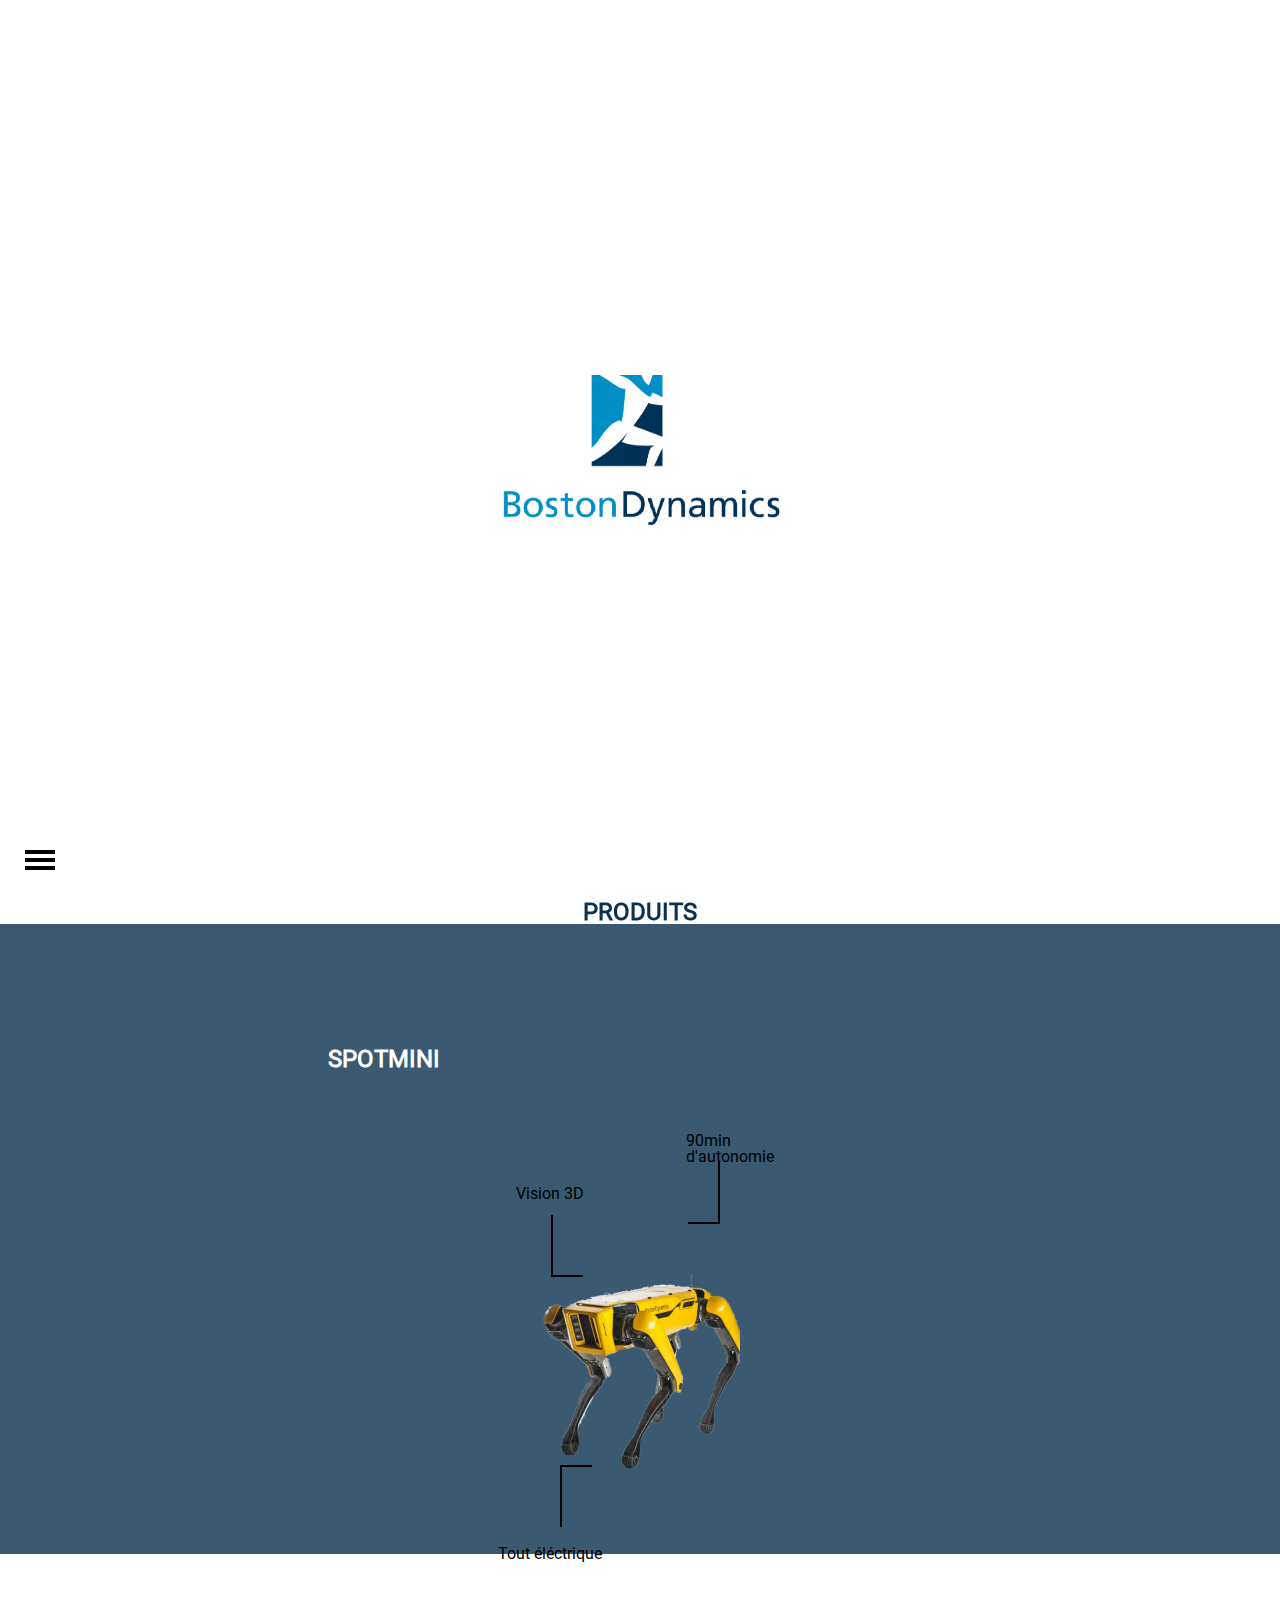
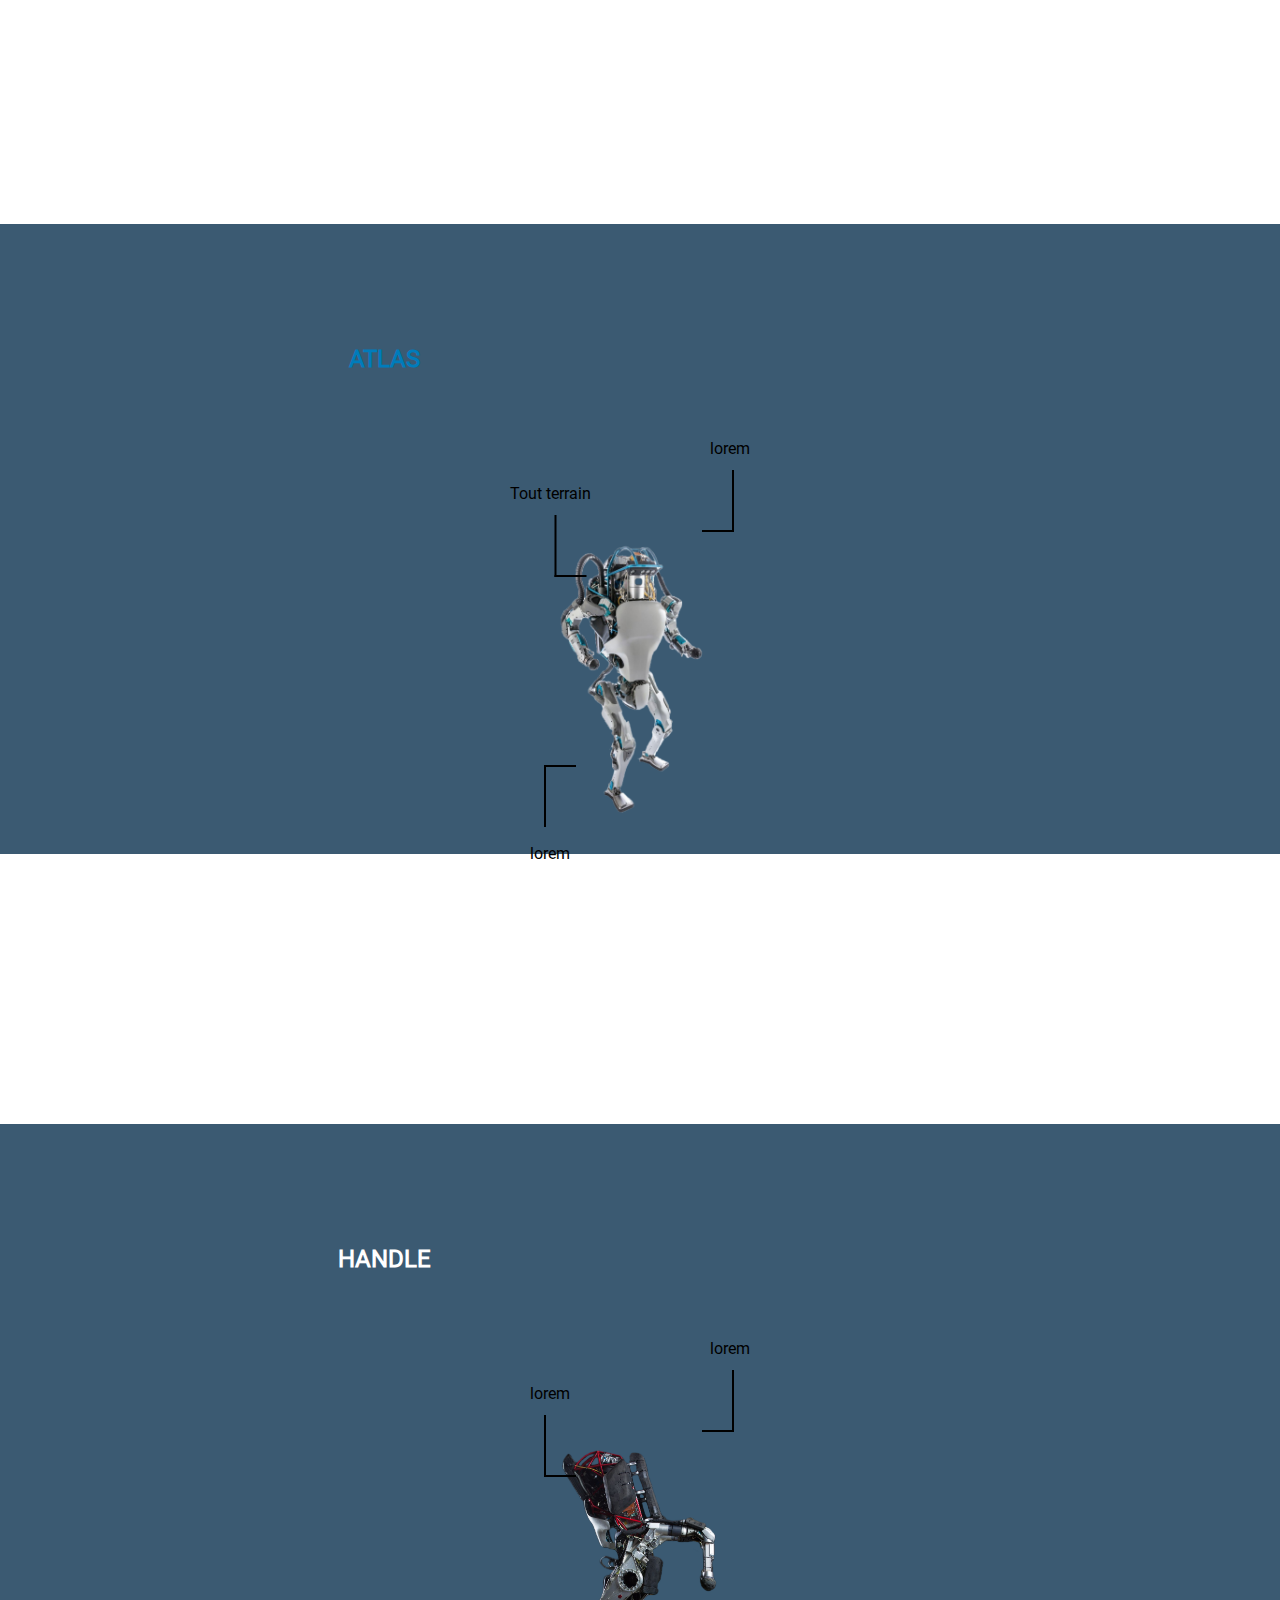
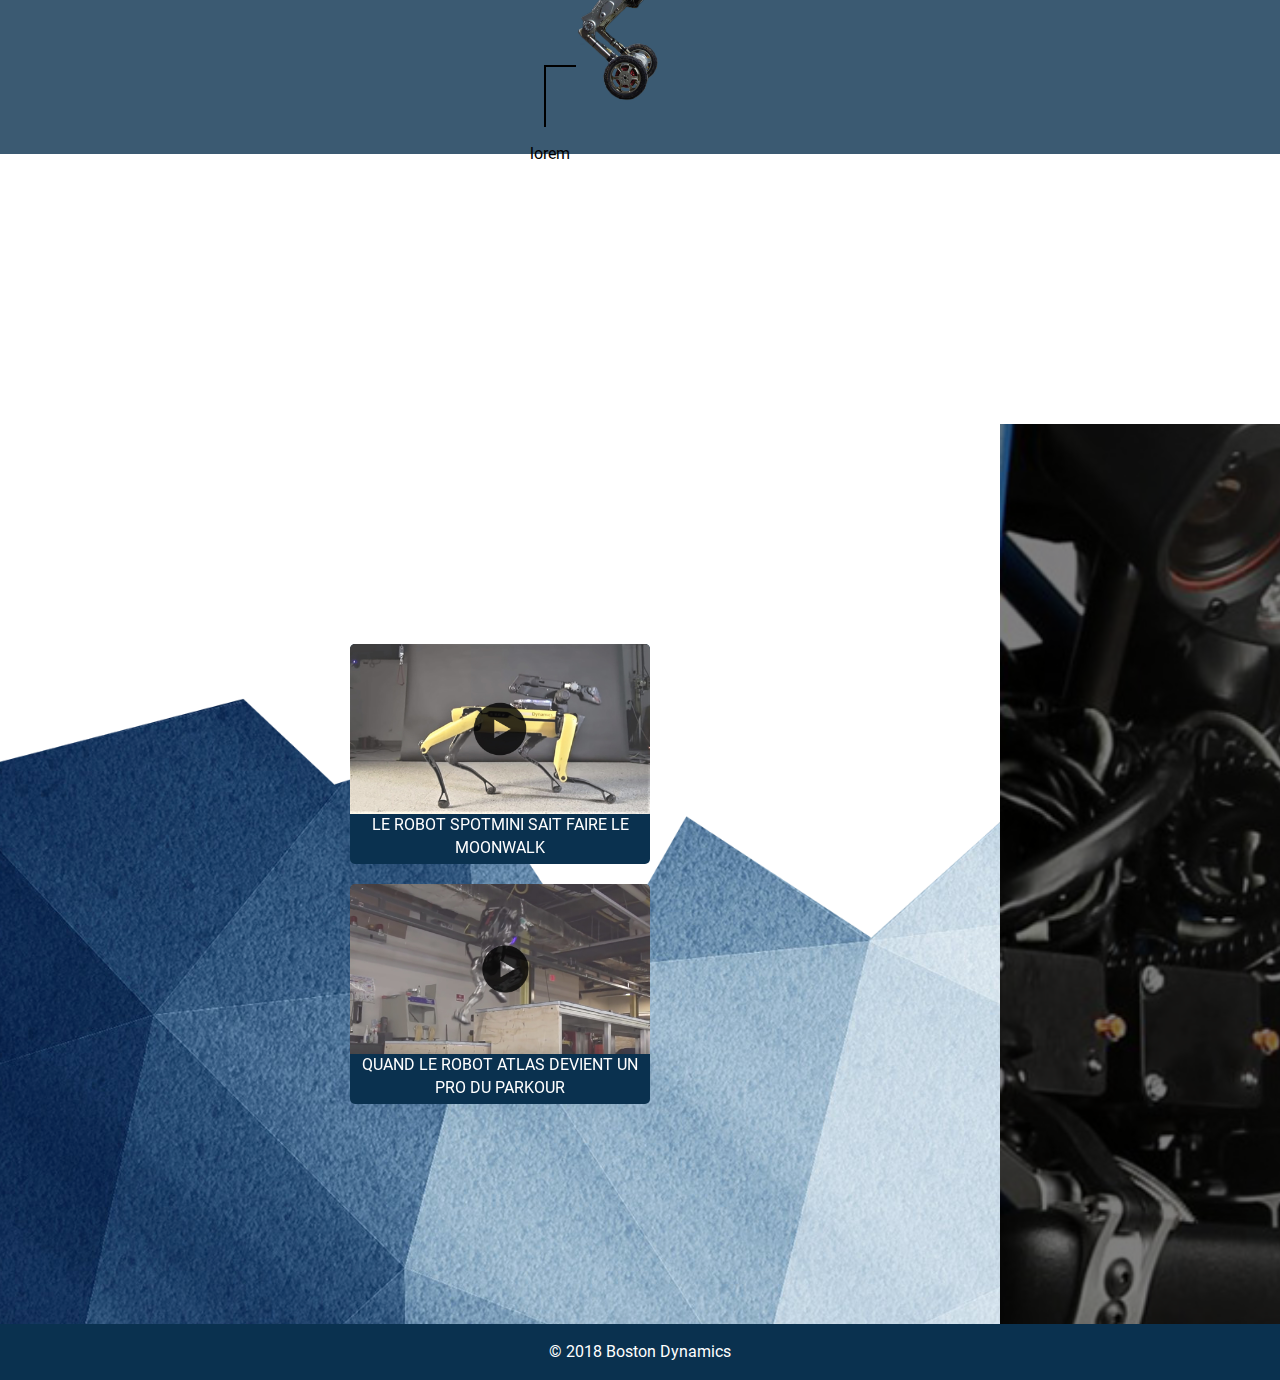
==== commit 3010bc9c: "burger" ====
--- a/index.html
+++ b/index.html
@@ -5,24 +5,24 @@
 	<meta name="viewport" content="width=device-width, initial-scale=1.0">
 	<link rel="stylesheet" href ="css/reset.css">
 	<link rel="stylesheet" href ="css/style.css">
+	<script defer type="text/javascript" src="javascript/source.js"></script>
+
 	<link rel="icon" href="images/favicon.png">
 	<title>Boston Dynamics</title>
 </head>
 <body>
 
 	<!--  HEADER -->
-	<header class="header">
-		<div class="centered">
-			<div class="toggle"><i></i></div>
-			<ul>
-				<li><a href="">gg</a></li>
-				<li><a href="">gg</a></li>
-				<li><a href="">gg</a></li>
-				<li><a href="">gg</a></li>
-				<li><a href="">gg</a></li>
-			</ul>
-		</div>
-	</header>
+	<nav id="nav">
+	  <ul>
+	    <li>Accueil</li>
+	    <li>Produits</li>
+	    <li>Articles</li>
+	  </ul>
+	  <div class="open" id="open">
+	    <div class="open-icon"></div>
+	  </div>
+	</nav>
 
 	<!--  BANNER -->
 	<div class="banner"></div>
--- a/css/style.css
+++ b/css/style.css
@@ -28,49 +28,117 @@
 }
 
 /* MAIN */
-main {
-	position: relative;
-}
-/*  HEADER *
-.header {
-	position: absolute;
-	top: 0;
-	height: 60px;
-	width: 100%;
-	z-index: 6;
-}
-.toggle {
-	margin: 12.5px 0 0 12.5px;
-	position: relative;
-	height: 35px;
-	width: 35px;
-	border-radius: 5px;
-}
-.toggle i {
-	width: 25px;
-	left: 50%;
-}
-.toggle i,
-.toggle i:before,
-.toggle i:after  {
-	content: '';
-	position: absolute;
-	transform: translate(-50%, -50%);
-	top: 50%;
-	height: 2px;
+
+/* barre du burger menu */
+nav {
+  position: fixed;
+  bottom: 15px;
+  left: 15px;
+  background-color: none;
+  height: 50px;
+  width: 50px;
+  border-radius: 50%;
+  overflow: hidden;
+  transition: height 0.5s, width 0.5s, left 0.5s, bottom 0.5s, border-radius 0.3s;
+}
+
+nav.is-open {
+  height: 100vh;
+  width: 100vw;
+  border-radius: 0;
+  left: 0;
+  bottom: 0;
 	background-color: #0A314F;
-	left:
-}
-.toggle i:before  {
-	top: 600%;
-	width: 20px;
-	left: 40%;
-}
-.toggle i:after {
-	top: -500%;
-	width: 30px;
-	left: 60%;
-}
+}
+
+.open {
+  display: flex;
+  justify-content: center;
+  align-items: center;
+  position: fixed;
+  bottom: 15px;
+  left: 15px;
+  height: 50px;
+  width: 50px;
+  border-radius: 50%;
+  cursor: pointer;
+}
+
+.open-icon {
+  transition: background-color 0.3s;
+}
+
+.open-icon,
+.open-icon::before,
+.open-icon::after {
+  width: 30px;
+  height: 4px;
+  background: black;
+}
+
+.open-icon::before,
+.open-icon::after {
+  content: '';
+  display: block;
+  transition: transform 0.3s;
+}
+
+.open-icon::before {
+  transform: translateY(-8px);
+}
+
+.open-icon::after {
+  transform: translateY(4px);
+}
+
+nav.is-open .open-icon {
+  background-color: transparent;
+}
+
+nav.is-open .open-icon::before {
+  transform: translateY(2px) rotate(45deg);
+}
+
+nav.is-open .open-icon::after {
+  transform: translateY(-2px) rotate(-45deg);
+}
+
+ul {
+  position: fixed;
+  top: 0;
+  left: 0;
+  display: flex;
+  flex-direction: column;
+  align-items: center;
+  justify-content: center;
+  height: 100vh;
+  width: 100vw;
+  transform: translate(calc(-50vw + 40px), calc(50vh - 40px)) scale(0);
+  opacity: 0;
+  transition: transform 0.5s, opacity 0.3s;
+}
+
+nav.is-open ul {
+  transform: none;
+  opacity: 1;
+}
+
+nav:not(.is-open) ul {
+  pointer-events: none;
+}
+
+li {
+	margin-top: 80px;
+  font-size: 20px;
+  text-transform: uppercase;
+  font-family: Helvetica;
+	color: white;
+}
+
+li:not(:last-child) {
+  margin-bottom: 20px;
+}
+
 /*
 BANNER
 */
@@ -83,6 +151,7 @@
 	background-position: center;
 	background-repeat: no-repeat;
 	background-size: cover;
+	z-index:-1;
 }
 .banner:before {
 	content: '';
@@ -90,6 +159,7 @@
 	width: 100%;
 	height: 100%;
 	background-color: rgba(255, 255, 255, .3);
+	z-index:-1;
 }
 .banner:after {
 	content: '';
@@ -523,6 +593,7 @@
 	background-repeat: no-repeat;
 	background-size: cover;
 }
+
 .product-prev:before {
 	content: '';
 	float: left;
@@ -801,4 +872,22 @@
 		background-repeat: no-repeat;
 		background-size: cover;
 	}
-}
+
+	.maison-home {
+		cursor: pointer;
+		content: '';
+		position: absolute;
+		bottom: 10px;
+		left: 50%;
+		width: 30px;
+		height: 30px;
+		background-image: url(../images/Picto_maison.png);
+		background-position: center;
+		background-repeat: no-repeat;
+		background-size: cover;
+	}
+
+
+
+
+}
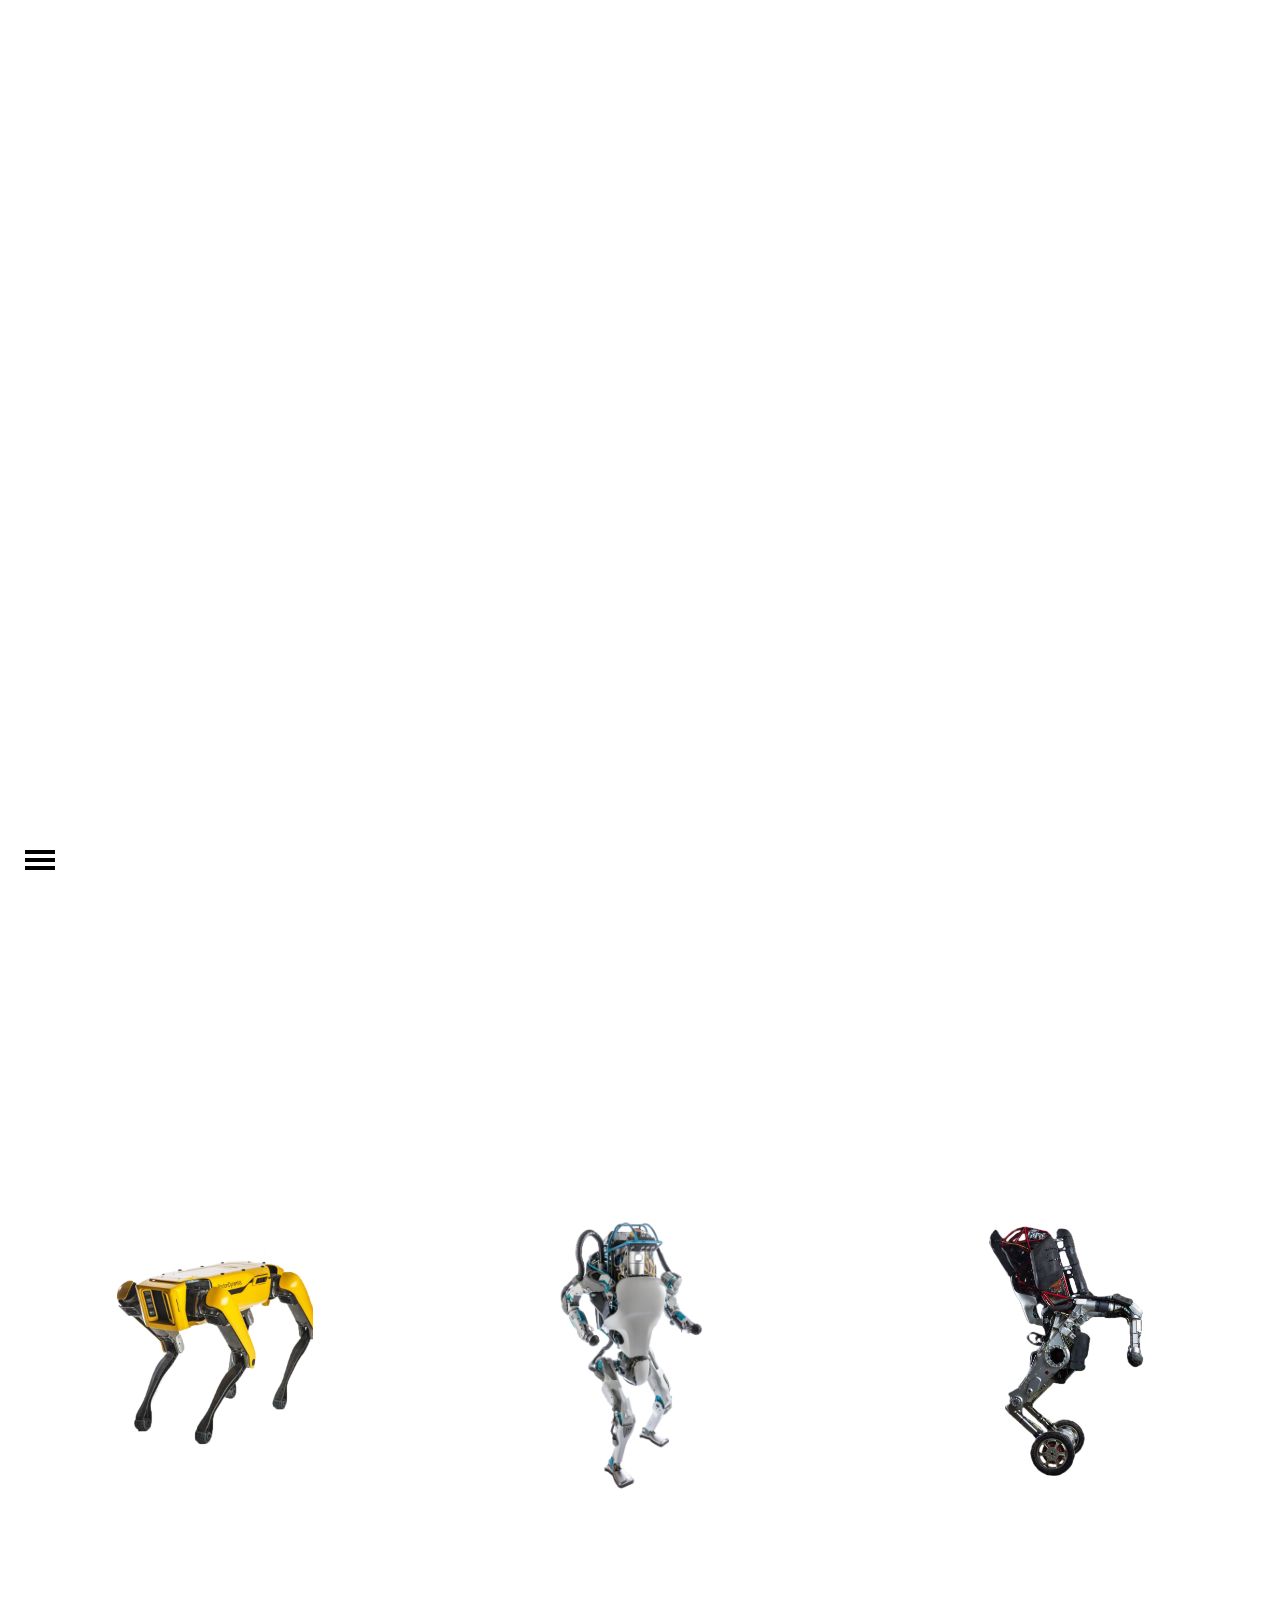
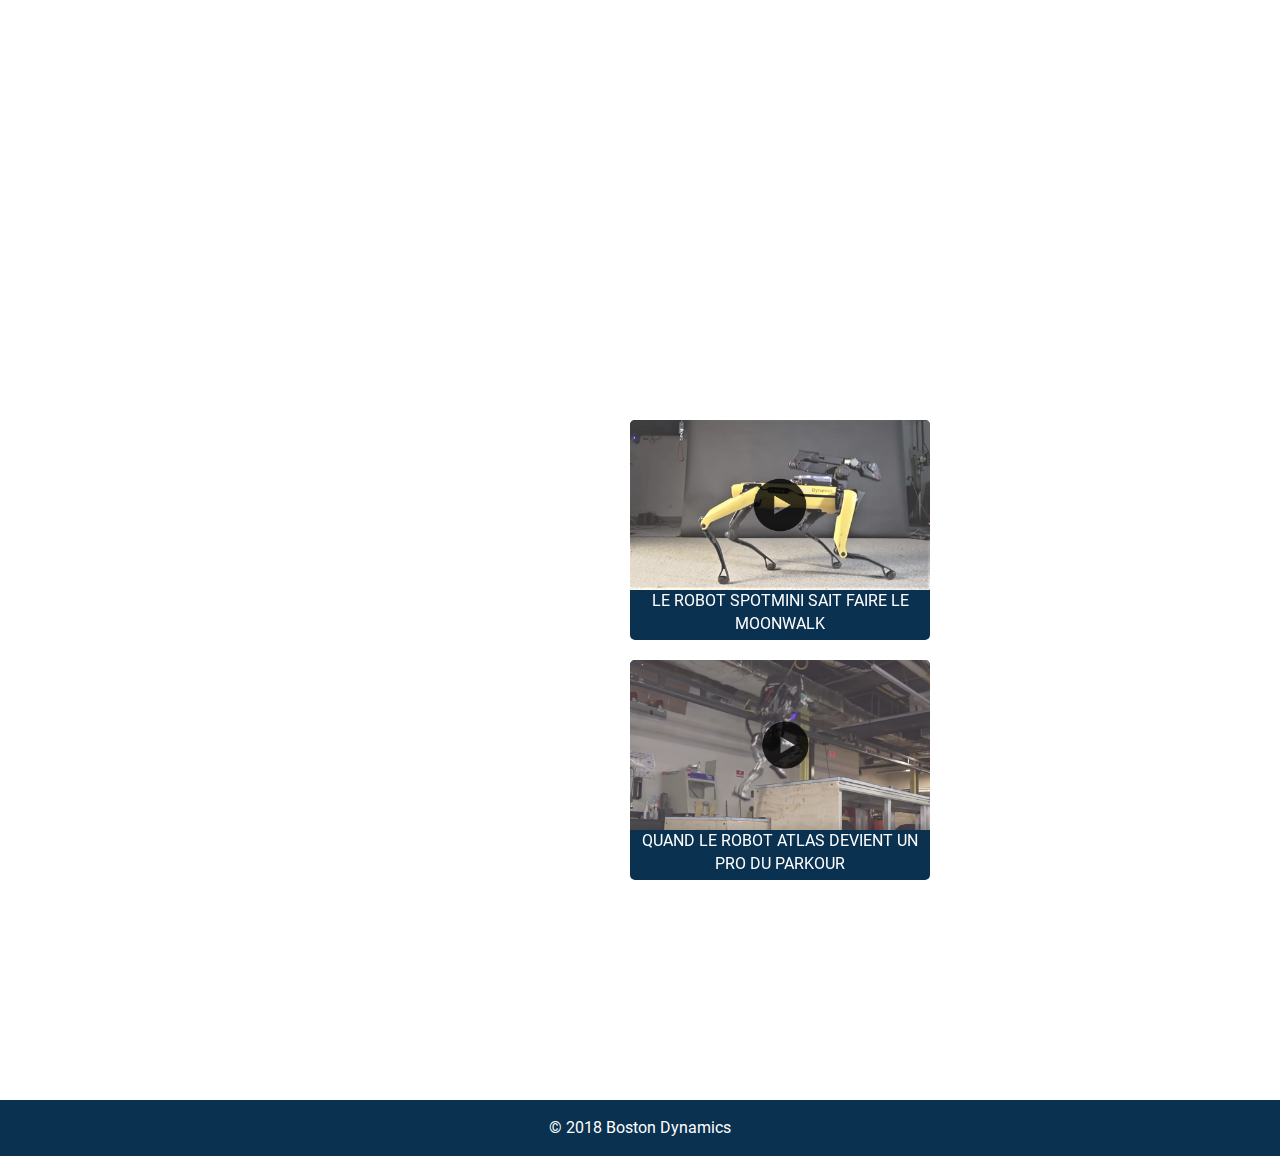
==== commit dc33b5a2: "burger" ====
--- a/index.html
+++ b/index.html
@@ -15,9 +15,9 @@
 	<!--  HEADER -->
 	<nav id="nav">
 	  <ul>
-	    <li>Accueil</li>
-	    <li>Produits</li>
-	    <li>Articles</li>
+	    <li >Accueil</li>
+	    <li><a href="#products">Produits</a></li>
+	    <li><a href="#articles">Articles</a></li>
 	  </ul>
 	  <div class="open" id="open">
 	    <div class="open-icon"></div>
@@ -25,54 +25,61 @@
 	</nav>
 
 	<!--  BANNER -->
+	<div class="banner-video">
+		<video src="videos/banner.mp4" autoplay muted loop></video>
+	</div>
 	<div class="banner"></div>
 
 	<main>
 			<!-- PRODUCT -->
-			<section class="products">
+			<section id="products" class="products">
+				<!-- PRODUCT -->
+					<div class="centerr">
 
-				<h1>Produits</h1>
 
-				<div class="produits-list">
+					<h1 class="title">Produits</h1>
 
-					<div class="product">
-						<h1>Spotmini</h1>
-						<a href="pages/spotmini.html" class="product-img"></a>
-						<div class="product-skill">
-							<p>90min d'autonomie</p>
-							<p>Vision 3D</p>
-							<p>Tout éléctrique</p>
+					<div class="products-list">
+
+						<div class="product">
+							<h1>Spotmini</h1>
+							<a href="pages/spotmini.html" class="product-img"></a>
+							<div class="product-skill">
+								<p>lorem</p>
+								<p>lorem</p>
+								<p>lorem</p>
+							</div>
+						</div>
+
+						<div class="product">
+							<h1>Atlas</h1>
+							<a href="pages/atlas.html" class="product-img"></a>
+							<div class="product-skill">
+								<p>lorem</p>
+								<p>lorem</p>
+								<p>lorem</p>
+							</div>
+						</div>
+
+						<div class="product">
+							<h1>Handle</h1>
+							<a href="pages/handle.html" class="product-img"></a>
+							<div class="product-skill">
+								<p>lorem</p>
+								<p>lorem</p>
+								<p>lorem</p>
+							</div>
 						</div>
 					</div>
 
-					<div class="product">
-						<h1>Atlas</h1>
-						<a href="pages/spotmini.html" class="product-img"></a>
-						<div class="product-skill">
-							<p>lorem</p>
-							<p>Tout terrain</p>
-							<p>lorem</p>
-						</div>
 					</div>
-
-					<div class="product">
-						<h1>Handle</h1>
-						<a href="pages/spotmini.html" class="product-img"></a>
-						<div class="product-skill">
-							<p>lorem</p>
-							<p>lorem</p>
-							<p>lorem</p>
-						</div>
-					</div>
-
-				</div>
-			</section>
+				</section>
 
 
-			<section class="content">
+			<section id="articles" class="content">
 
 				<!-- ARTICLES -->
-				<div class="articles">
+				<div  class="articles">
 
 					<div class="centered">
 
--- a/css/style.css
+++ b/css/style.css
@@ -4,6 +4,7 @@
 */
 html, body {
 	font-family: "Roboto", sans-serif;
+	overflow-x: hidden;
 }
 * {
 	box-sizing: border-box;
@@ -25,6 +26,10 @@
 	width: 1000px;
 	max-width: 95%;
 	margin: auto;
+}
+
+.banner-video {
+	display: none;
 }
 
 /* MAIN */
@@ -43,14 +48,18 @@
 }
 
 nav.is-open {
+	z-index: 1;
   height: 100vh;
   width: 100vw;
   border-radius: 0;
   left: 0;
   bottom: 0;
+
 	background-color: #0A314F;
 }
-
+a {
+	color: white;
+}
 .open {
   display: flex;
   justify-content: center;
@@ -121,6 +130,7 @@
 nav.is-open ul {
   transform: none;
   opacity: 1;
+
 }
 
 nav:not(.is-open) ul {
@@ -133,11 +143,15 @@
   text-transform: uppercase;
   font-family: Helvetica;
 	color: white;
+	cursor: pointer;
 }
 
 li:not(:last-child) {
   margin-bottom: 20px;
 }
+
+
+
 
 /*
 BANNER
@@ -147,19 +161,23 @@
 	position: relative;
 	width: 100%;
 	height: 100vh;
-	background-image: url(../images/RobotHome.jpg);
+	background-image: url(../images/banner.png);
 	background-position: center;
 	background-repeat: no-repeat;
 	background-size: cover;
 	z-index:-1;
 }
+
 .banner:before {
 	content: '';
 	position: absolute;
+	transform: translate(-50%, -50%);
+	top: 50%;
+	left: 50%;
 	width: 100%;
 	height: 100%;
+	z-index: -1;
 	background-color: rgba(255, 255, 255, .3);
-	z-index:-1;
 }
 .banner:after {
 	content: '';
@@ -175,11 +193,12 @@
 	background-size: cover;
 }
 
+
 /* PRODUCTS */
 .products {
 	position: relative;
 }
-.products h1 {
+.products .title {
 	color: #0A314F;
 	font-weight: bold;
 	text-transform: uppercase;
@@ -187,7 +206,7 @@
 	text-align: center;
 }
 /**/
-.product-list {
+.products-list {
 	position: relative;
 	display: flex;
 	flex-flow: wrap;
@@ -196,20 +215,21 @@
 	position: relative;
 	height: 100vh;
 	width: 100%;
-	z-index: -1;
+
 }
 .product:before,
 .product:nth-child(2):before {
 	content: '';
 	position: absolute;
 	transform: translate(-50%, -50%);
-	top: 35%;
+	top: 30%;
 	left: 50%;
 	width: 100%;
-	height: 70%;
-	background-color: rgba(10,49,79, 0.8);
+	height: 60%;
+	background-color: #0A314F;
 }
 .product:nth-child(2):before{
+	top: 70%;
 }
 .product h1{
 	position: absolute;
@@ -305,14 +325,14 @@
 	position: relative;
 	display: flex;
 	flex-flow: wrap;
-	max-width: 95%;
 }
 
 /* ARTICLES */
 .articles{
 	position: relative;
 	height: 100vh;
-	width: 105.2%;
+	width: 100%;
+	z-index: 6;
 }
 .articles:before{
 	content: '';
@@ -404,12 +424,10 @@
 
 /* product PAGE */
 /* HEADER*/
-.product-header {
-	position: relative;
-	height: 60px;
-}
-.product-header .logo {
-	float: right;
+.logo {
+	position: absolute;
+	top: 10px;
+	right: 30px;
 	height: 60px;
 	width: 200px;
 	background-image: url(../images/logo.png);
@@ -420,7 +438,8 @@
 /* MAIN */
 .product-main {
 	position: relative;
-	margin: 20px 0 40px 0;
+	margin: 50px 0 100px 0;
+
 }
 .product-main h1 {
 	font-size: 32px;
@@ -432,7 +451,7 @@
 	flex-flow: wrap;
 	align-items: center;
 	justify-content: space-around;
-	margin-top: 20px;
+	margin: 50px 0 20px 0;
 }
 .spotmini-img {
 	width: 170px;
@@ -635,6 +654,7 @@
 .article-main {
 	position: relative;
 	padding: 50px 0;
+	z-index: -1;
 }
 .article-main:before,
 .article-main:after {
@@ -676,23 +696,140 @@
 /* DESKTOP */
 @media screen and (min-width: 1024px)  {
 	/* INDEX */
+	.banner-video{
+		position: relative;
+		display: block;
+		height: 100vh;
+	}
+	/* .banner-video:before{
+		content: '';
+		position: absolute;
+		transform: translate(-50%, -50%);
+		top: 50%;
+		left: 50%;
+		width: 100%;
+		height: 100%;
+		background-color: rgba(0,0,0, .6);
+	} */
+	.banner-video video{
+		width: 100%;
+		position: relative;
+		height: 100%;
+		transform: scaleX(1.2) scaleY(1.25);
+		z-index: -1;
+	}
+	.banner{
+		display: none;
+	}
+	/* PRODUCTS */
+	.products .title{
+		display: none;
+	}
+	.products-list{
+		flex-flow: row;
+	}
+	.product:before,
+	.product:nth-child(2):before {
+		background-color: #fff;
+	}
+	.product {
+		position: relative;
+	}
+	.product h1,
+	.product:nth-child(even) h1{
+		top: 80%;
+		left: 50%;
+		color: #fff;
+	}
+	.product-img:hover + .product-skill {
+		transform: scaleX(1)
+	}
+	.product-skill{
+		transform: scale(0);
+	}
+	.product:nth-child(1):before,
+	.product:nth-child(2):before,
+	.product:nth-child(3):before {
+		content: '';
+		position: absolute;
+		transform: translate(-50%, -50%);
+		top: 50%;
+		left: 50%;
+		height: 100%;
+		background-color: #0A314F;
+		opacity: 0;
+	}
+	.product:hover + .product:before {
+		opacity: 1;
+	}
+	.product:hover + h1{
+		color: #fff;
+	}
+	.product-img:hover + .product-skill p {
+		color: #fff;
+	}
+	.product-img:hover + .product-skill p:before,
+	.product-img:hover + .product-skill p:nth-child(2):before,
+	.product-img:hover + .product-skill p:nth-child(3):before{
+		border-top: none;
+		border-right: 2px solid #fff;
+		border-bottom: 2px solid #fff;
+		border-left: none;
+		}
+	.product-img:hover + .product-skill p:nth-child(2):before{
+		border-top: none;
+		border-right: none;
+		border-bottom: 2px solid #fff;
+		border-left: 2px solid #fff;
+	}
+	.product-img:hover + .product-skill p:nth-child(3):before{
+		border-top: 2px solid #fff;
+		border-right: none;
+		border-bottom: none;
+		border-left: 2px solid #fff;
+	}
 	.content{
-		flex-flow: row;
-	}
-
-
-
-
-
+		flex-flow: row ;
+		flex-direction: row-reverse;
+		height: 100vh;
+		width: 100%;
+	}
+	.content-bg{
+		position: absolute;
+		height: 100vh;
+		width: 100%;
+		z-index: -1;
+		background-image: url(../images/article.png);
+		background-position: center;
+		background-repeat: no-repeat;
+		background-size: cover;
+	}
+	.articles:before{
+		background: none;
+	}
+	.story{
+		background: none;
+	}
+	.story:before{
+		background: none;
+	}
+	.story p{
+		color: #0A314F;
+		padding: 20px 40px;
+		text-align: left;
+		border: 1.5px solid #0A314F;
+		border-radius: 5px;
+		background-color: rgba(255,255,255, .8);
+	}
 
 	/* PRODUCT PAGE */
 	.product-main:before {
 		content: '';
 		position: absolute;
 		left: 0;
-		top: -160px;
+		top: -250px;
 		width: 300px;
-		height: 150%;
+		height: 170%;
 		opacity: .6;
 		background-image: url(../images/p-bg.png);
 		background-position: center;
@@ -708,7 +845,7 @@
 		display: flex;
 		align-items: center;
 		justify-content: space-between;
-		margin: 100px auto;
+		margin: 250px auto 100px auto;
 	}
 	.product-bars:before {
 		content: '';
@@ -872,22 +1009,4 @@
 		background-repeat: no-repeat;
 		background-size: cover;
 	}
-
-	.maison-home {
-		cursor: pointer;
-		content: '';
-		position: absolute;
-		bottom: 10px;
-		left: 50%;
-		width: 30px;
-		height: 30px;
-		background-image: url(../images/Picto_maison.png);
-		background-position: center;
-		background-repeat: no-repeat;
-		background-size: cover;
-	}
-
-
-
-
-}
+}
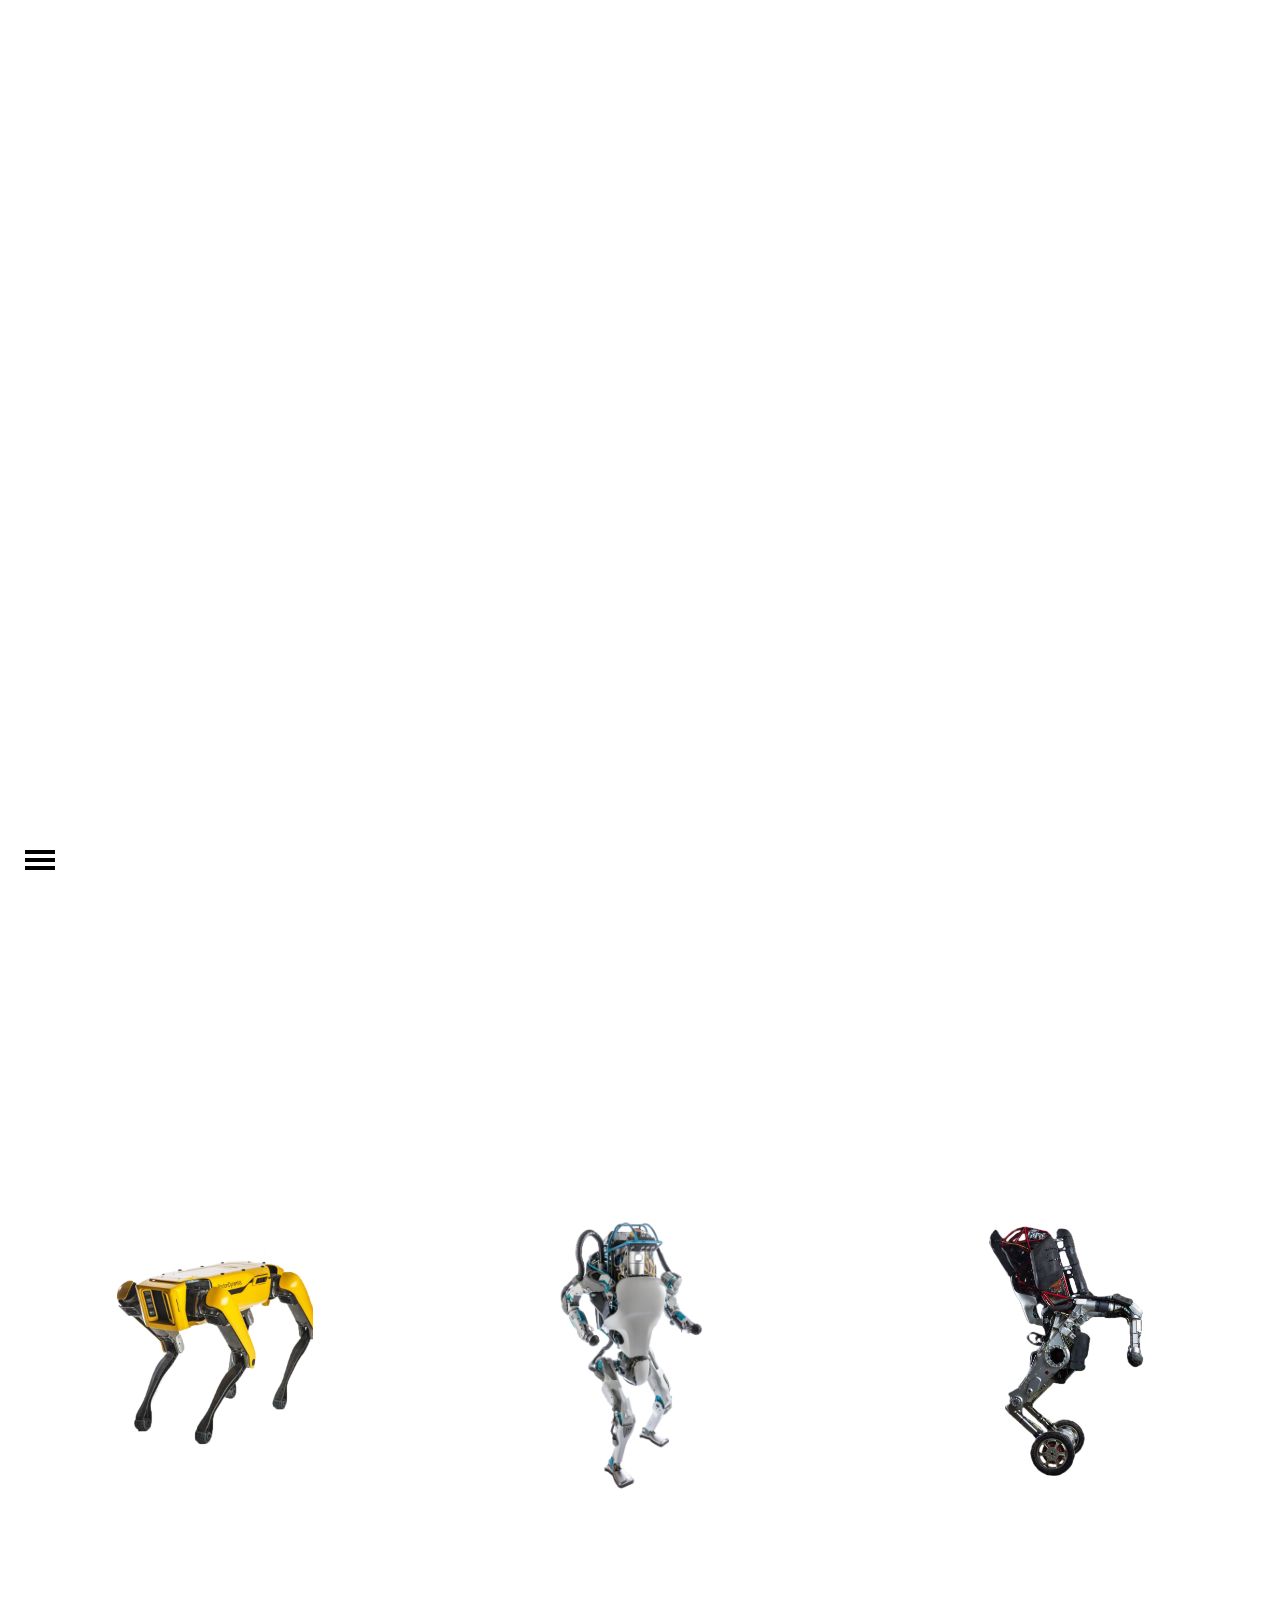
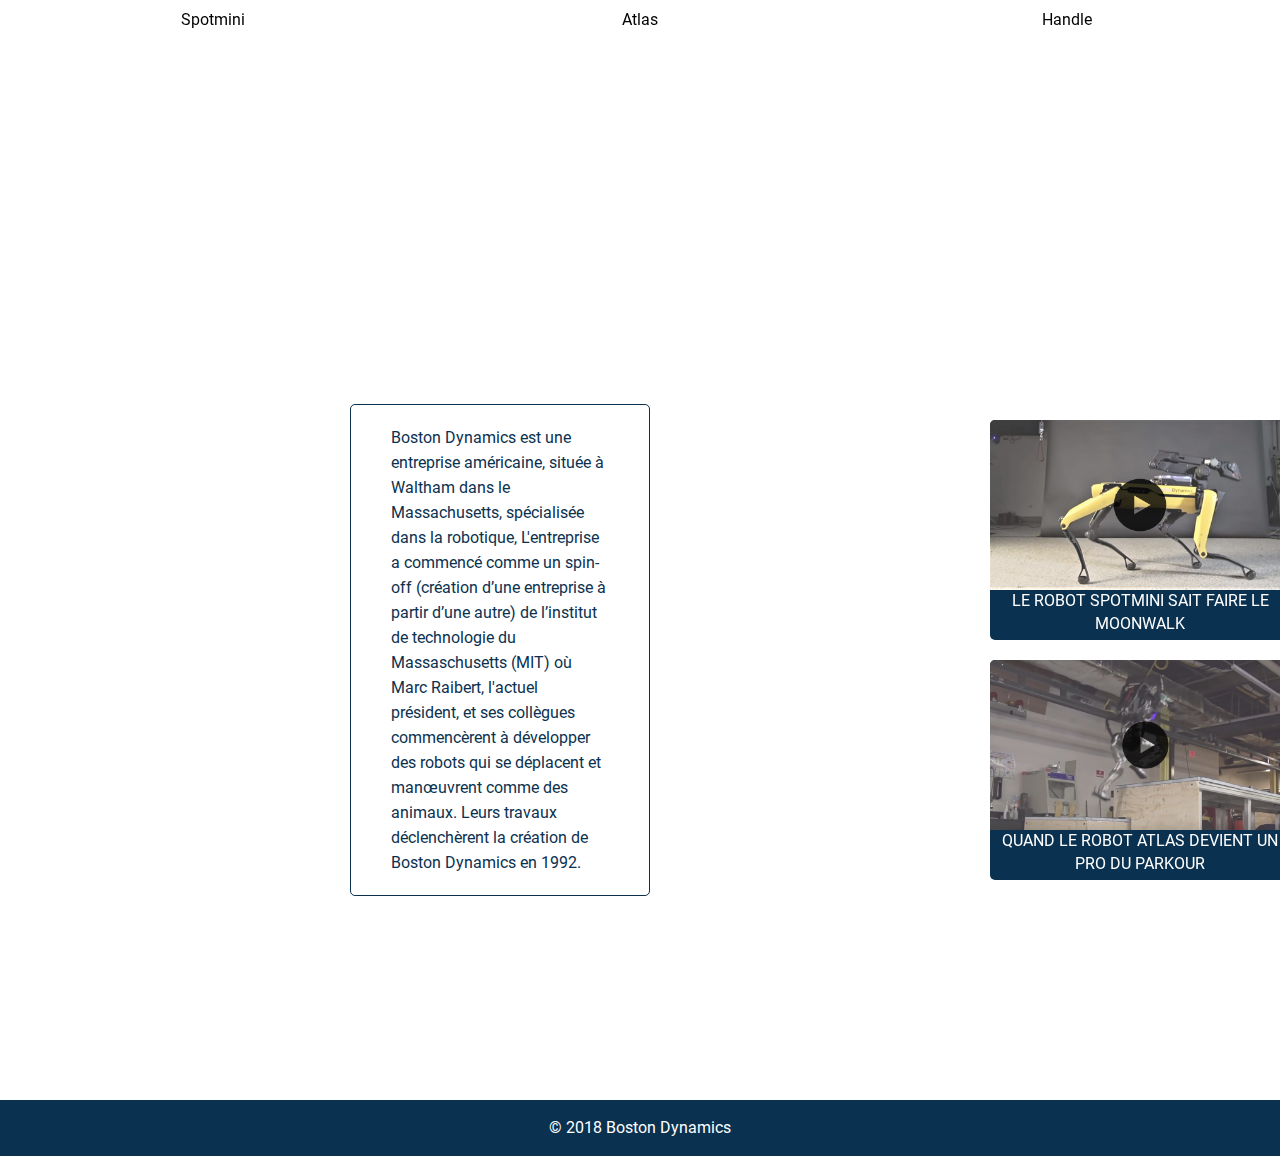
==== commit 30f5aadf: "burger" ====
--- a/index.html
+++ b/index.html
@@ -34,8 +34,6 @@
 			<!-- PRODUCT -->
 			<section id="products" class="products">
 				<!-- PRODUCT -->
-					<div class="centerr">
-
 
 					<h1 class="title">Produits</h1>
 
@@ -69,7 +67,6 @@
 								<p>lorem</p>
 								<p>lorem</p>
 							</div>
-						</div>
 					</div>
 
 					</div>
@@ -81,21 +78,17 @@
 				<!-- ARTICLES -->
 				<div  class="articles">
 
-					<div class="centered">
+					<div class="articles-list">
 
-						<div class="articles-list">
+						<a href="pages/article-1.html" class="article">
+							<div class="article-img"></div>
+							<h1>LE ROBOT SPOTMINI SAIT FAIRE LE MOONWALK</h1>
+						</a>
 
-							<a href="pages/article-1.html" class="article">
-								<div class="article-img"></div>
-								<h1>LE ROBOT SPOTMINI SAIT FAIRE LE MOONWALK</h1>
-							</a>
-
-							<a href="pages/article-2.html" class="article">
-								<div class="article-img"></div>
-								<h1>QUAND LE ROBOT ATLAS DEVIENT UN PRO DU PARKOUR</h1>
-							</a>
-
-						</div>
+						<a href="pages/article-2.html" class="article">
+							<div class="article-img"></div>
+							<h1>QUAND LE ROBOT ATLAS DEVIENT UN PRO DU PARKOUR</h1>
+						</a>
 
 					</div>
 
--- a/css/style.css
+++ b/css/style.css
@@ -71,6 +71,7 @@
   width: 50px;
   border-radius: 50%;
   cursor: pointer;
+	z-index: 6;
 }
 
 .open-icon {
@@ -215,6 +216,7 @@
 	position: relative;
 	height: 100vh;
 	width: 100%;
+	z-index: 1;
 
 }
 .product:before,
@@ -700,6 +702,7 @@
 		position: relative;
 		display: block;
 		height: 100vh;
+		z-index: -1;
 	}
 	/* .banner-video:before{
 		content: '';
@@ -739,7 +742,7 @@
 	.product:nth-child(even) h1{
 		top: 80%;
 		left: 50%;
-		color: #fff;
+		color: #000;
 	}
 	.product-img:hover + .product-skill {
 		transform: scaleX(1)
@@ -750,16 +753,9 @@
 	.product:nth-child(1):before,
 	.product:nth-child(2):before,
 	.product:nth-child(3):before {
-		content: '';
-		position: absolute;
-		transform: translate(-50%, -50%);
-		top: 50%;
-		left: 50%;
-		height: 100%;
-		background-color: #0A314F;
-		opacity: 0;
-	}
-	.product:hover + .product:before {
+		background: none;
+	}
+	/* .product:hover + .product:before {
 		opacity: 1;
 	}
 	.product:hover + h1{
@@ -767,8 +763,8 @@
 	}
 	.product-img:hover + .product-skill p {
 		color: #fff;
-	}
-	.product-img:hover + .product-skill p:before,
+	} */
+	/* .product-img:hover + .product-skill p:before,
 	.product-img:hover + .product-skill p:nth-child(2):before,
 	.product-img:hover + .product-skill p:nth-child(3):before{
 		border-top: none;
@@ -787,7 +783,7 @@
 		border-right: none;
 		border-bottom: none;
 		border-left: 2px solid #fff;
-	}
+	} */
 	.content{
 		flex-flow: row ;
 		flex-direction: row-reverse;
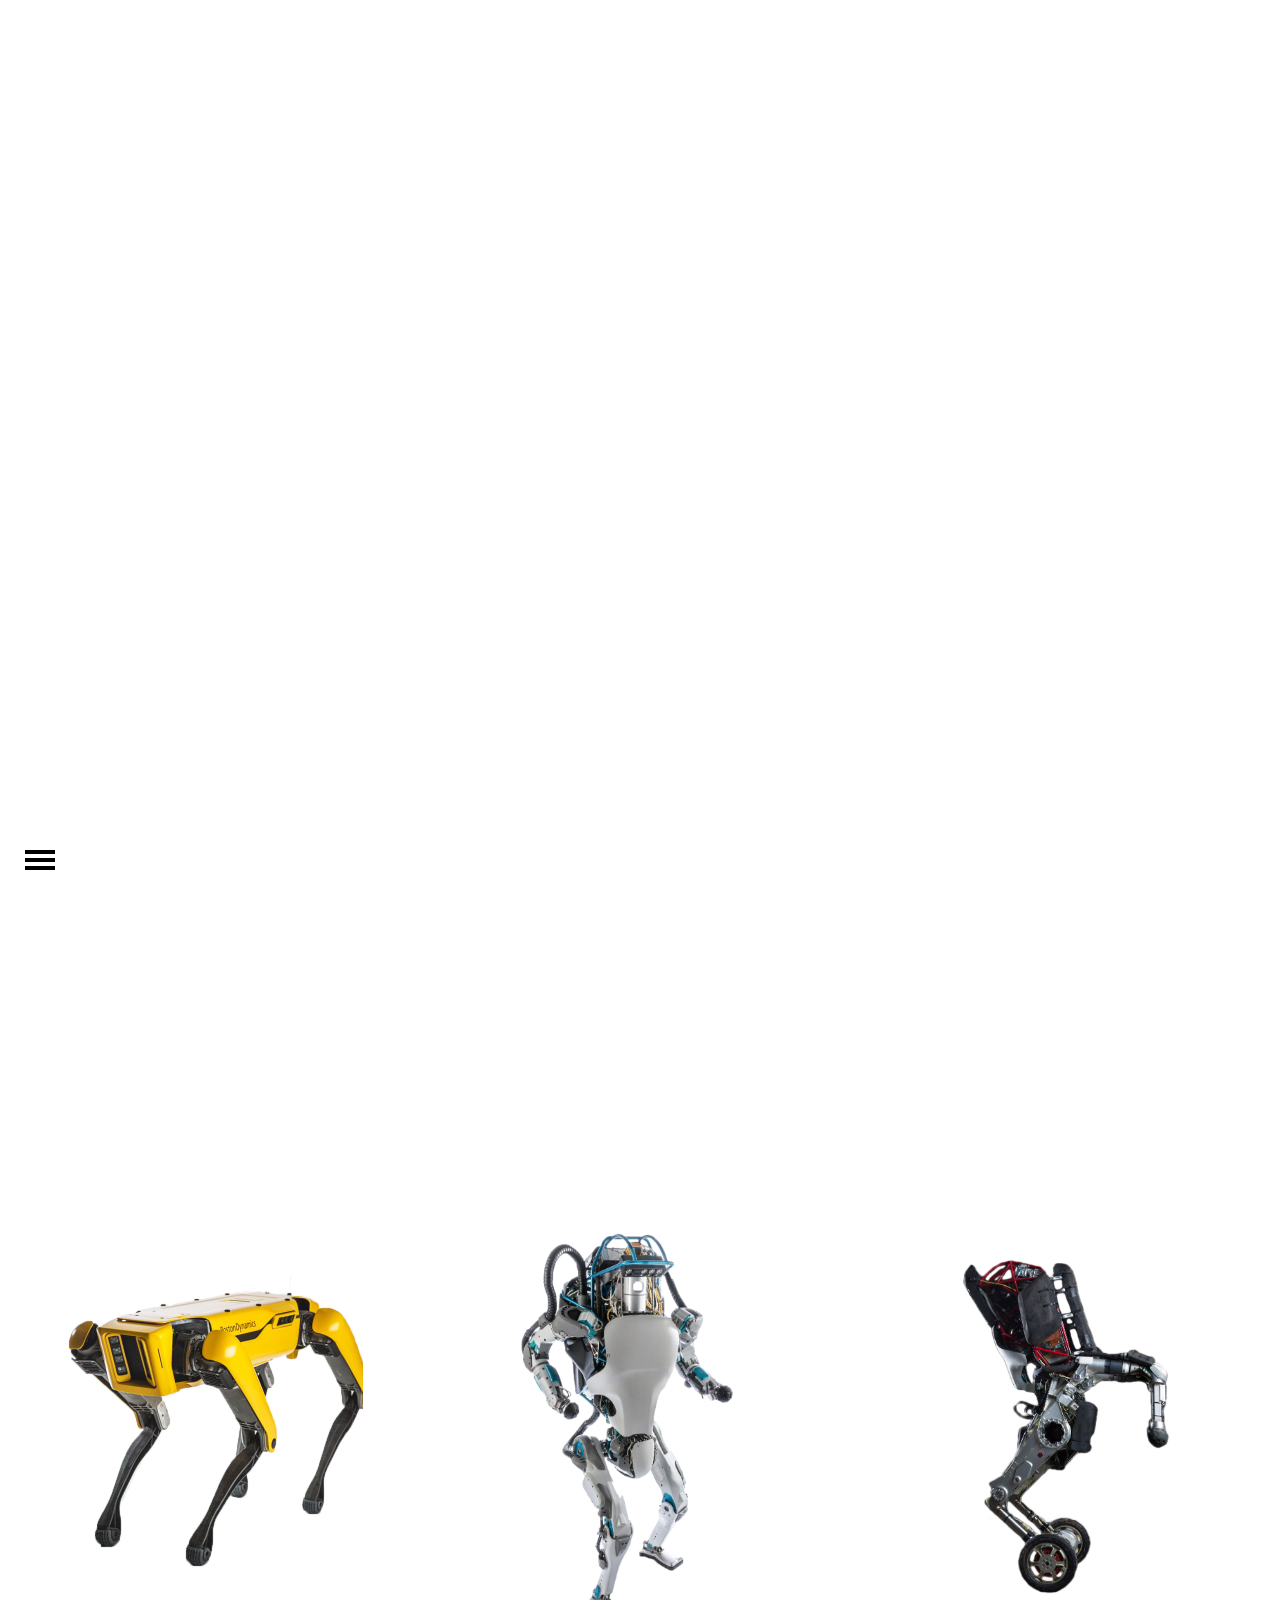
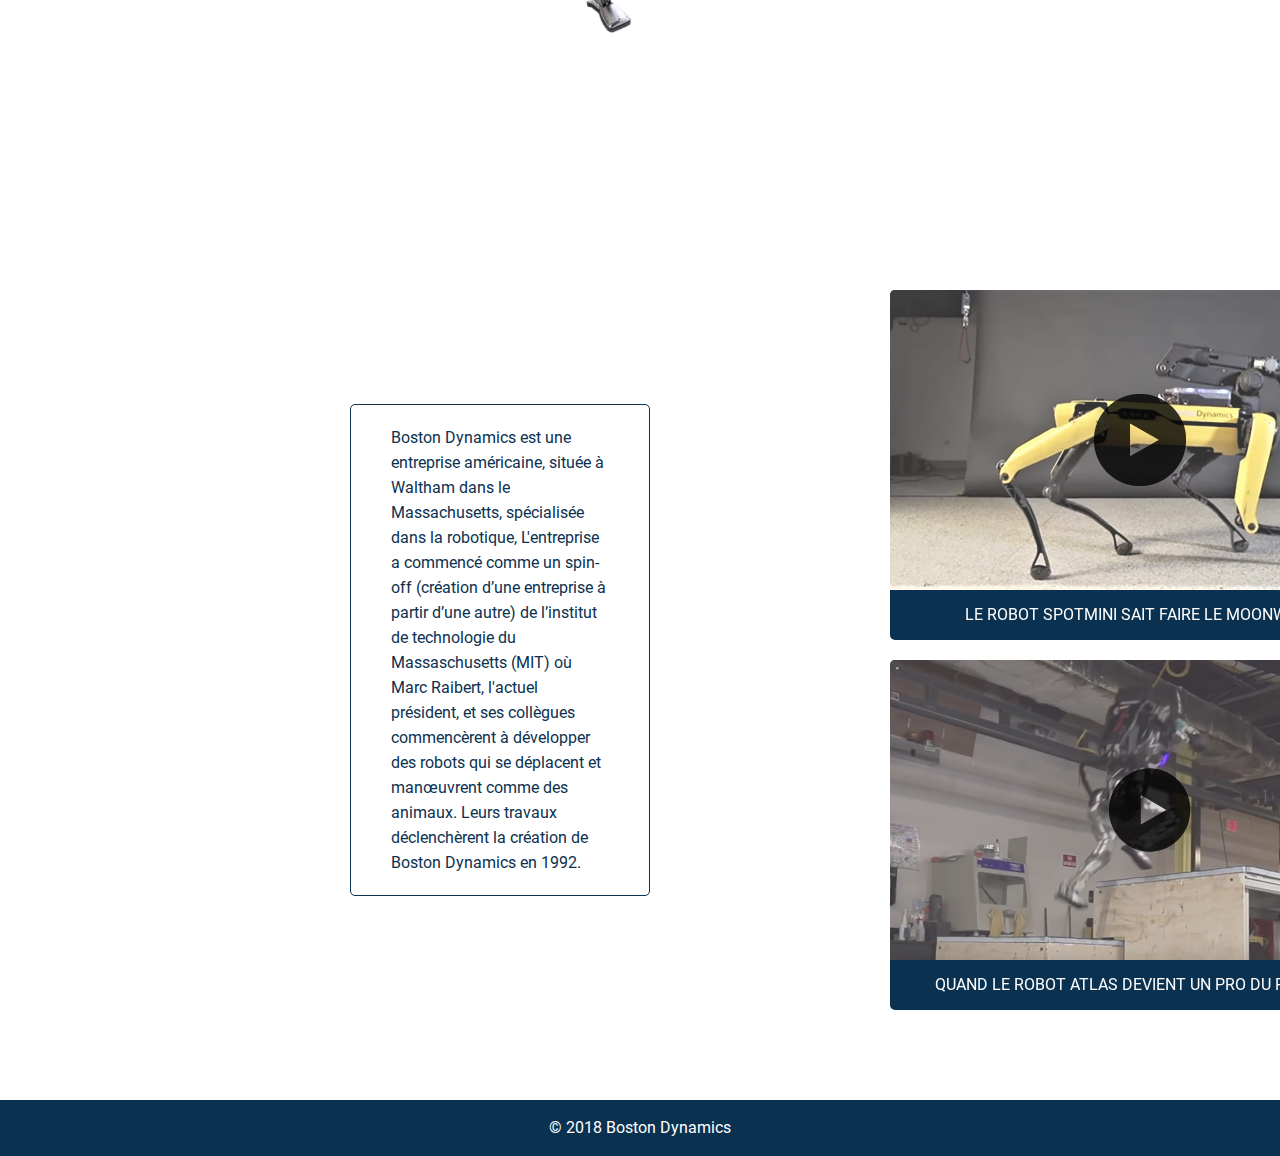
==== commit 9c215bab: "burger" ====
--- a/index.html
+++ b/index.html
@@ -38,36 +38,14 @@
 					<h1 class="title">Produits</h1>
 
 					<div class="products-list">
+						<a  href="pages/spotmini.html" class="product">
+						</a>
 
-						<div class="product">
-							<h1>Spotmini</h1>
-							<a href="pages/spotmini.html" class="product-img"></a>
-							<div class="product-skill">
-								<p>lorem</p>
-								<p>lorem</p>
-								<p>lorem</p>
-							</div>
-						</div>
+						<a href="pages/atlas.html"  class="product">
+						</a>
 
-						<div class="product">
-							<h1>Atlas</h1>
-							<a href="pages/atlas.html" class="product-img"></a>
-							<div class="product-skill">
-								<p>lorem</p>
-								<p>lorem</p>
-								<p>lorem</p>
-							</div>
-						</div>
-
-						<div class="product">
-							<h1>Handle</h1>
-							<a href="pages/handle.html" class="product-img"></a>
-							<div class="product-skill">
-								<p>lorem</p>
-								<p>lorem</p>
-								<p>lorem</p>
-							</div>
-					</div>
+						<a href="pages/handle.html" class="product">
+					</a>
 
 					</div>
 				</section>
--- a/css/style.css
+++ b/css/style.css
@@ -211,15 +211,34 @@
 	position: relative;
 	display: flex;
 	flex-flow: wrap;
+	justify-content: space-around;
+	margin: 300px auto 150px auto;
+	align-items: center;
 }
 .product {
-	position: relative;
-	height: 100vh;
-	width: 100%;
-	z-index: 1;
-
-}
-.product:before,
+	display: inline-block;
+	position: relative;
+	width: 300px;
+	height: 300px;
+	background-image: url(../images/spotmini.png);
+	background-position: center;
+	background-repeat: no-repeat;
+	background-size: cover;
+	transition: all .5s ease-in-out;
+}
+.product:nth-child(2) {
+	height: 450px;
+	background-image: url(../images/atlas.png);
+}
+.product:nth-child(3) {
+	height: 450px;
+	background-image: url(../images/handle.png);
+}
+.product:hover{
+	transform: scale(1.2);
+}
+
+/* .product:before,
 .product:nth-child(2):before {
 	content: '';
 	position: absolute;
@@ -271,7 +290,7 @@
 	height: 100vh;
 	margin: auto;
 	width: 300px;
-	/*background-color: yellow*/
+	/*background-color: yellow
 }
 .product-skill p,
 .product-skill p:nth-child(2),
@@ -321,7 +340,7 @@
 	border-right: none;
 	border-bottom: none;
 	border-left: 2px solid #000;
-}
+} */
 
 .content{
 	position: relative;
@@ -656,7 +675,7 @@
 .article-main {
 	position: relative;
 	padding: 50px 0;
-	z-index: -1;
+	z-index: ;
 }
 .article-main:before,
 .article-main:after {
@@ -802,6 +821,18 @@
 	}
 	.articles:before{
 		background: none;
+	}
+	.article{
+		width: 500px;
+		height: 350px;
+	}
+	.article .article-img,
+	.article:nth-child(2) .article-img{
+		height: 300px;
+		width: 100%;
+	}
+	.article h1{
+		line-height: 50px;
 	}
 	.story{
 		background: none;
